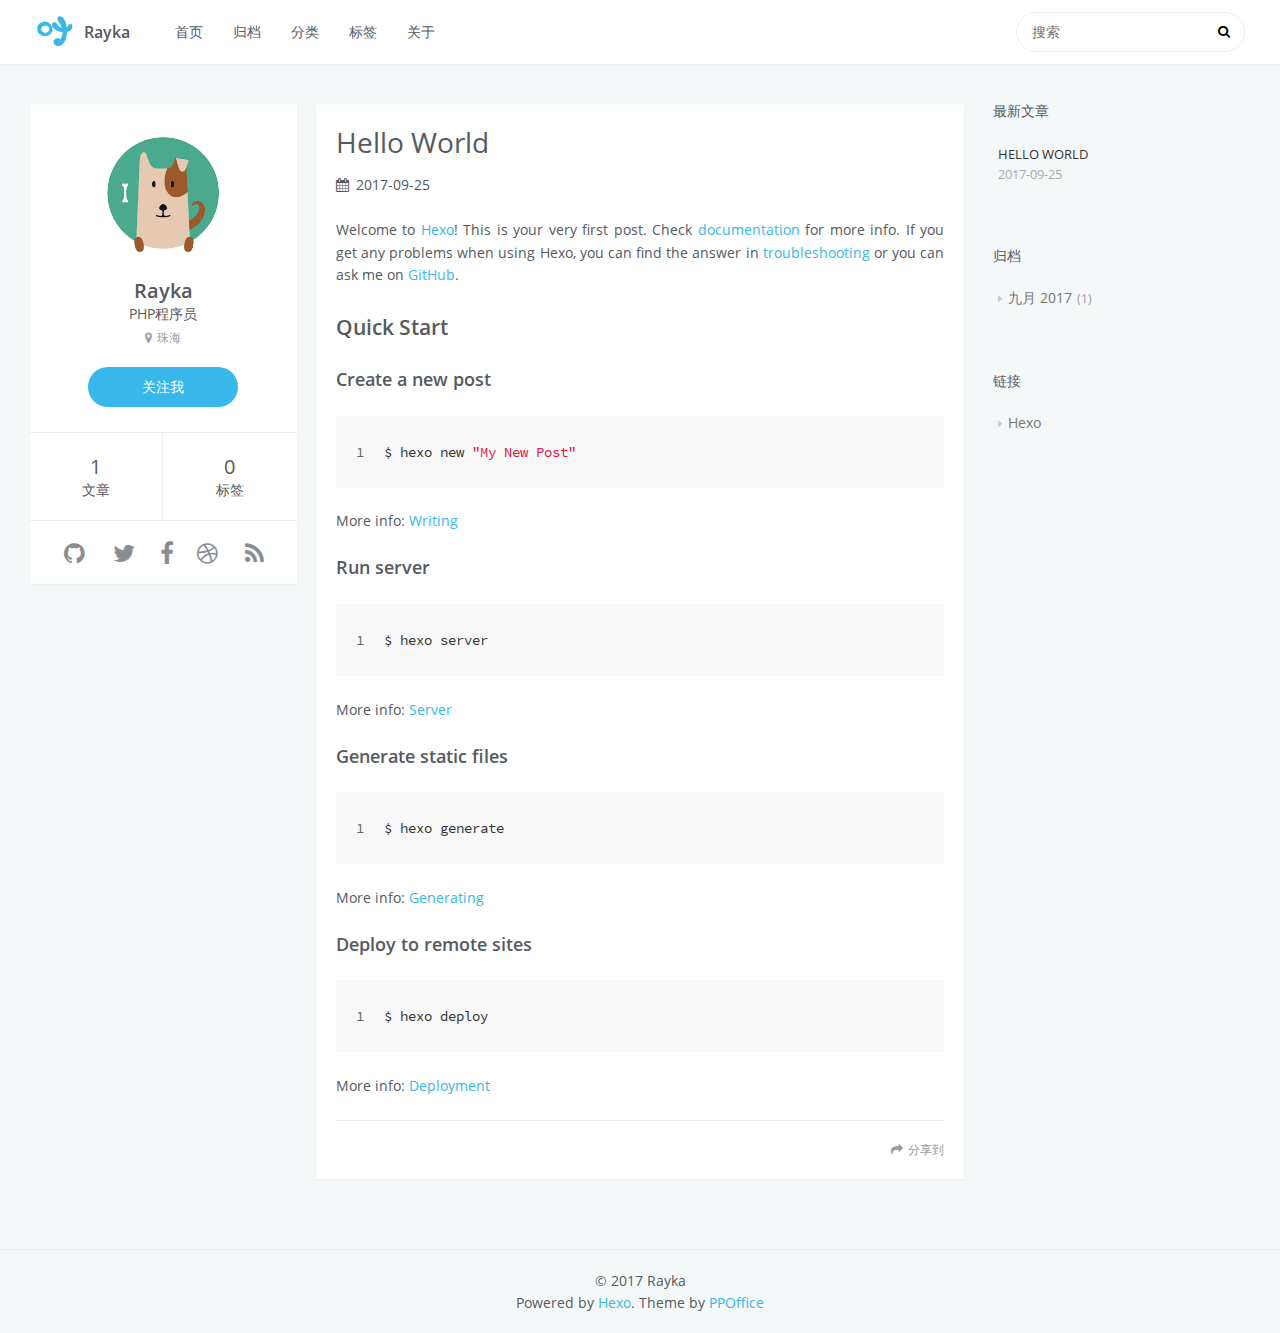
==== index.html @ e12c8da0 "Site updated: 2017-10-21 15:27:58" ====
<!DOCTYPE html>
<html lang=zh>
<head>
    <meta charset="utf-8">
    
    <title>Rayka</title>
    <meta name="viewport" content="width=device-width, initial-scale=1, maximum-scale=1" />
    <meta property="og:type" content="website">
<meta property="og:title" content="Rayka">
<meta property="og:url" content="http://blog.pubxyz.com/index.html">
<meta property="og:site_name" content="Rayka">
<meta property="og:locale" content="zh-CN">
<meta name="twitter:card" content="summary">
<meta name="twitter:title" content="Rayka">
    

    
        <link rel="alternate" href="/" title="Rayka" type="application/atom+xml" />
    

    

    <link rel="stylesheet" href="/libs/font-awesome/css/font-awesome.min.css">
    <link rel="stylesheet" href="/libs/open-sans/styles.css">
    <link rel="stylesheet" href="/libs/source-code-pro/styles.css">

    <link rel="stylesheet" href="/css/style.css">

    <script src="/libs/jquery/2.1.3/jquery.min.js"></script>
    
    
        <link rel="stylesheet" href="/libs/lightgallery/css/lightgallery.min.css">
    
    
        <link rel="stylesheet" href="/libs/justified-gallery/justifiedGallery.min.css">
    
    
    
    


</head>

<body>
    <div id="container">
        <header id="header">
    <div id="header-main" class="header-inner">
        <div class="outer">
            <a href="/" id="logo">
                <i class="logo"></i>
                <span class="site-title">Rayka</span>
            </a>
            <nav id="main-nav">
                
                    <a class="main-nav-link" href="/.">首页</a>
                
                    <a class="main-nav-link" href="/archives">归档</a>
                
                    <a class="main-nav-link" href="/categories">分类</a>
                
                    <a class="main-nav-link" href="/tags">标签</a>
                
                    <a class="main-nav-link" href="/about">关于</a>
                
            </nav>
            
                
                <nav id="sub-nav">
                    <div class="profile" id="profile-nav">
                        <a id="profile-anchor" href="javascript:;">
                            <img class="avatar" src="/css/images/avatar_new.jpg" />
                            <i class="fa fa-caret-down"></i>
                        </a>
                    </div>
                </nav>
            
            <div id="search-form-wrap">

    <form class="search-form">
        <input type="text" class="ins-search-input search-form-input" placeholder="搜索" />
        <button type="submit" class="search-form-submit"></button>
    </form>
    <div class="ins-search">
    <div class="ins-search-mask"></div>
    <div class="ins-search-container">
        <div class="ins-input-wrapper">
            <input type="text" class="ins-search-input" placeholder="想要查找什么..." />
            <span class="ins-close ins-selectable"><i class="fa fa-times-circle"></i></span>
        </div>
        <div class="ins-section-wrapper">
            <div class="ins-section-container"></div>
        </div>
    </div>
</div>
<script>
(function (window) {
    var INSIGHT_CONFIG = {
        TRANSLATION: {
            POSTS: '文章',
            PAGES: '页面',
            CATEGORIES: '分类',
            TAGS: '标签',
            UNTITLED: '(未命名)',
        },
        ROOT_URL: '/',
        CONTENT_URL: '/content.json',
    };
    window.INSIGHT_CONFIG = INSIGHT_CONFIG;
})(window);
</script>
<script src="/js/insight.js"></script>

</div>
        </div>
    </div>
    <div id="main-nav-mobile" class="header-sub header-inner">
        <table class="menu outer">
            <tr>
                
                    <td><a class="main-nav-link" href="/.">首页</a></td>
                
                    <td><a class="main-nav-link" href="/archives">归档</a></td>
                
                    <td><a class="main-nav-link" href="/categories">分类</a></td>
                
                    <td><a class="main-nav-link" href="/tags">标签</a></td>
                
                    <td><a class="main-nav-link" href="/about">关于</a></td>
                
                <td>
                    
    <div class="search-form">
        <input type="text" class="ins-search-input search-form-input" placeholder="搜索" />
    </div>

                </td>
            </tr>
        </table>
    </div>
</header>

        <div class="outer">
            
                

<aside id="profile">
    <div class="inner profile-inner">
        <div class="base-info profile-block">
            <img id="avatar" src="/css/images/avatar_new.jpg" />
            <h2 id="name">Rayka</h2>
            <h3 id="title">PHP程序员</h3>
            <span id="location"><i class="fa fa-map-marker"></i>珠海</span>
            <a id="follow" target="_blank" href="https://github.com/raykaye/">关注我</a>
        </div>
        <div class="article-info profile-block">
            <div class="article-info-block">
                1
                <span>文章</span>
            </div>
            <div class="article-info-block">
                0
                <span>标签</span>
            </div>
        </div>
        
        <div class="profile-block social-links">
            <table>
                <tr>
                    
                    
                    <td>
                        <a href="http://github.com/ppoffice/hexo-theme-icarus" target="_blank" title="github" class=tooltip>
                            <i class="fa fa-github"></i>
                        </a>
                    </td>
                    
                    <td>
                        <a href="/" target="_blank" title="twitter" class=tooltip>
                            <i class="fa fa-twitter"></i>
                        </a>
                    </td>
                    
                    <td>
                        <a href="/" target="_blank" title="facebook" class=tooltip>
                            <i class="fa fa-facebook"></i>
                        </a>
                    </td>
                    
                    <td>
                        <a href="/" target="_blank" title="dribbble" class=tooltip>
                            <i class="fa fa-dribbble"></i>
                        </a>
                    </td>
                    
                    <td>
                        <a href="/" target="_blank" title="rss" class=tooltip>
                            <i class="fa fa-rss"></i>
                        </a>
                    </td>
                    
                </tr>
            </table>
        </div>
        
    </div>
</aside>

            
            <section id="main">
    <article id="post-hello-world" class="article article-type-post" itemscope itemprop="blogPost">
    <div class="article-inner">
        
        
            <header class="article-header">
                
    
        <h1 itemprop="name">
            <a class="article-title" href="/2017/09/25/hello-world/">Hello World</a>
        </h1>
    

                
                    <div class="article-meta">
                        
    <div class="article-date">
        <i class="fa fa-calendar"></i>
        <a href="/2017/09/25/hello-world/">
            <time datetime="2017-09-25T07:13:52.833Z" itemprop="datePublished">2017-09-25</time>
        </a>
    </div>


                        
                        
                    </div>
                
            </header>
        
        
        <div class="article-entry" itemprop="articleBody">
        
            
            <p>Welcome to <a href="https://hexo.io/" target="_blank" rel="external">Hexo</a>! This is your very first post. Check <a href="https://hexo.io/docs/" target="_blank" rel="external">documentation</a> for more info. If you get any problems when using Hexo, you can find the answer in <a href="https://hexo.io/docs/troubleshooting.html" target="_blank" rel="external">troubleshooting</a> or you can ask me on <a href="https://github.com/hexojs/hexo/issues" target="_blank" rel="external">GitHub</a>.</p>
<h2 id="Quick-Start"><a href="#Quick-Start" class="headerlink" title="Quick Start"></a>Quick Start</h2><h3 id="Create-a-new-post"><a href="#Create-a-new-post" class="headerlink" title="Create a new post"></a>Create a new post</h3><figure class="highlight bash"><table><tr><td class="gutter"><pre><div class="line">1</div></pre></td><td class="code"><pre><div class="line">$ hexo new <span class="string">"My New Post"</span></div></pre></td></tr></table></figure>
<p>More info: <a href="https://hexo.io/docs/writing.html" target="_blank" rel="external">Writing</a></p>
<h3 id="Run-server"><a href="#Run-server" class="headerlink" title="Run server"></a>Run server</h3><figure class="highlight bash"><table><tr><td class="gutter"><pre><div class="line">1</div></pre></td><td class="code"><pre><div class="line">$ hexo server</div></pre></td></tr></table></figure>
<p>More info: <a href="https://hexo.io/docs/server.html" target="_blank" rel="external">Server</a></p>
<h3 id="Generate-static-files"><a href="#Generate-static-files" class="headerlink" title="Generate static files"></a>Generate static files</h3><figure class="highlight bash"><table><tr><td class="gutter"><pre><div class="line">1</div></pre></td><td class="code"><pre><div class="line">$ hexo generate</div></pre></td></tr></table></figure>
<p>More info: <a href="https://hexo.io/docs/generating.html" target="_blank" rel="external">Generating</a></p>
<h3 id="Deploy-to-remote-sites"><a href="#Deploy-to-remote-sites" class="headerlink" title="Deploy to remote sites"></a>Deploy to remote sites</h3><figure class="highlight bash"><table><tr><td class="gutter"><pre><div class="line">1</div></pre></td><td class="code"><pre><div class="line">$ hexo deploy</div></pre></td></tr></table></figure>
<p>More info: <a href="https://hexo.io/docs/deployment.html" target="_blank" rel="external">Deployment</a></p>

        
        </div>
        <footer class="article-footer">
            <div class="share-container">



</div>

    <a data-url="http://blog.pubxyz.com/2017/09/25/hello-world/" data-id="cj91059qm0000o4i5djru5i94" class="article-share-link"><i class="fa fa-share"></i>分享到</a>
<script>
    (function ($) {
        // Prevent duplicate binding
        if (typeof(__SHARE_BUTTON_BINDED__) === 'undefined' || !__SHARE_BUTTON_BINDED__) {
            __SHARE_BUTTON_BINDED__ = true;
        } else {
            return;
        }
        $('body').on('click', function() {
            $('.article-share-box.on').removeClass('on');
        }).on('click', '.article-share-link', function(e) {
            e.stopPropagation();

            var $this = $(this),
                url = $this.attr('data-url'),
                encodedUrl = encodeURIComponent(url),
                id = 'article-share-box-' + $this.attr('data-id'),
                offset = $this.offset(),
                box;

            if ($('#' + id).length) {
                box = $('#' + id);

                if (box.hasClass('on')){
                    box.removeClass('on');
                    return;
                }
            } else {
                var html = [
                    '<div id="' + id + '" class="article-share-box">',
                        '<input class="article-share-input" value="' + url + '">',
                        '<div class="article-share-links">',
                            '<a href="https://twitter.com/intent/tweet?url=' + encodedUrl + '" class="fa fa-twitter article-share-twitter" target="_blank" title="Twitter"></a>',
                            '<a href="https://www.facebook.com/sharer.php?u=' + encodedUrl + '" class="fa fa-facebook article-share-facebook" target="_blank" title="Facebook"></a>',
                            '<a href="http://pinterest.com/pin/create/button/?url=' + encodedUrl + '" class="fa fa-pinterest article-share-pinterest" target="_blank" title="Pinterest"></a>',
                            '<a href="https://plus.google.com/share?url=' + encodedUrl + '" class="fa fa-google article-share-google" target="_blank" title="Google+"></a>',
                        '</div>',
                    '</div>'
                ].join('');

              box = $(html);

              $('body').append(box);
            }

            $('.article-share-box.on').hide();

            box.css({
                top: offset.top + 25,
                left: offset.left
            }).addClass('on');

        }).on('click', '.article-share-box', function (e) {
            e.stopPropagation();
        }).on('click', '.article-share-box-input', function () {
            $(this).select();
        }).on('click', '.article-share-box-link', function (e) {
            e.preventDefault();
            e.stopPropagation();

            window.open(this.href, 'article-share-box-window-' + Date.now(), 'width=500,height=450');
        });
    })(jQuery);
</script>

            
    

        </footer>
    </div>
    
</article>


</section>
            
                
<aside id="sidebar">
   
        
    <div class="widget-wrap">
        <h3 class="widget-title">最新文章</h3>
        <div class="widget">
            <ul id="recent-post" class="no-thumbnail">
                
                    <li>
                        
                        <div class="item-inner">
                            <p class="item-category"></p>
                            <p class="item-title"><a href="/2017/09/25/hello-world/" class="title">Hello World</a></p>
                            <p class="item-date"><time datetime="2017-09-25T07:13:52.833Z" itemprop="datePublished">2017-09-25</time></p>
                        </div>
                    </li>
                
            </ul>
        </div>
    </div>

    
        
    
        
    <div class="widget-wrap">
        <h3 class="widget-title">归档</h3>
        <div class="widget">
            <ul class="archive-list"><li class="archive-list-item"><a class="archive-list-link" href="/archives/2017/09/">九月 2017</a><span class="archive-list-count">1</span></li></ul>
        </div>
    </div>

    
        
    
        
    
        
    <div class="widget-wrap widget-list">
        <h3 class="widget-title">链接</h3>
        <div class="widget">
            <ul>
                
                    <li>
                        <a href="http://hexo.io">Hexo</a>
                    </li>
                
            </ul>
        </div>
    </div>


    
    <div id="toTop" class="fa fa-angle-up"></div>
</aside>

            
        </div>
        <footer id="footer">
    <div class="outer">
        <div id="footer-info" class="inner">
            &copy; 2017 Rayka<br>
            Powered by <a href="http://hexo.io/" target="_blank">Hexo</a>. Theme by <a href="http://github.com/ppoffice">PPOffice</a>
        </div>
    </div>
</footer>
        


    
        <script src="/libs/lightgallery/js/lightgallery.min.js"></script>
        <script src="/libs/lightgallery/js/lg-thumbnail.min.js"></script>
        <script src="/libs/lightgallery/js/lg-pager.min.js"></script>
        <script src="/libs/lightgallery/js/lg-autoplay.min.js"></script>
        <script src="/libs/lightgallery/js/lg-fullscreen.min.js"></script>
        <script src="/libs/lightgallery/js/lg-zoom.min.js"></script>
        <script src="/libs/lightgallery/js/lg-hash.min.js"></script>
        <script src="/libs/lightgallery/js/lg-share.min.js"></script>
        <script src="/libs/lightgallery/js/lg-video.min.js"></script>
    
    
        <script src="/libs/justified-gallery/jquery.justifiedGallery.min.js"></script>
    
    



<!-- Custom Scripts -->
<script src="/js/main.js"></script>

    </div>
</body>
</html>
---- libs/open-sans/styles.css ----
/* cyrillic-ext */
@font-face {
    font-family: 'Open Sans';
    font-style: normal;
    font-weight: 400;
    src: local('Open Sans'), local('OpenSans'), url(fonts/K88pR3goAWT7BTt32Z01mxJtnKITppOI_IvcXXDNrsc.woff2) format('woff2');
    unicode-range: U+0460-052F, U+20B4, U+2DE0-2DFF, U+A640-A69F;
}
/* cyrillic */
@font-face {
    font-family: 'Open Sans';
    font-style: normal;
    font-weight: 400;
    src: local('Open Sans'), local('OpenSans'), url(fonts/RjgO7rYTmqiVp7vzi-Q5URJtnKITppOI_IvcXXDNrsc.woff2) format('woff2');
    unicode-range: U+0400-045F, U+0490-0491, U+04B0-04B1, U+2116;
}
/* greek-ext */
@font-face {
    font-family: 'Open Sans';
    font-style: normal;
    font-weight: 400;
    src: local('Open Sans'), local('OpenSans'), url(fonts/LWCjsQkB6EMdfHrEVqA1KRJtnKITppOI_IvcXXDNrsc.woff2) format('woff2');
    unicode-range: U+1F00-1FFF;
}
/* greek */
@font-face {
    font-family: 'Open Sans';
    font-style: normal;
    font-weight: 400;
    src: local('Open Sans'), local('OpenSans'), url(fonts/xozscpT2726on7jbcb_pAhJtnKITppOI_IvcXXDNrsc.woff2) format('woff2');
    unicode-range: U+0370-03FF;
}
/* vietnamese */
@font-face {
    font-family: 'Open Sans';
    font-style: normal;
    font-weight: 400;
    src: local('Open Sans'), local('OpenSans'), url(fonts/59ZRklaO5bWGqF5A9baEERJtnKITppOI_IvcXXDNrsc.woff2) format('woff2');
    unicode-range: U+0102-0103, U+1EA0-1EF1, U+20AB;
}
/* latin-ext */
@font-face {
    font-family: 'Open Sans';
    font-style: normal;
    font-weight: 400;
    src: local('Open Sans'), local('OpenSans'), url(fonts/u-WUoqrET9fUeobQW7jkRRJtnKITppOI_IvcXXDNrsc.woff2) format('woff2');
    unicode-range: U+0100-024F, U+1E00-1EFF, U+20A0-20AB, U+20AD-20CF, U+2C60-2C7F, U+A720-A7FF;
}
/* latin */
@font-face {
    font-family: 'Open Sans';
    font-style: normal;
    font-weight: 400;
    src: local('Open Sans'), local('OpenSans'), url(fonts/cJZKeOuBrn4kERxqtaUH3VtXRa8TVwTICgirnJhmVJw.woff2) format('woff2');
    unicode-range: U+0000-00FF, U+0131, U+0152-0153, U+02C6, U+02DA, U+02DC, U+2000-206F, U+2074, U+20AC, U+2212, U+2215, U+E0FF, U+EFFD, U+F000;
}
/* cyrillic-ext */
@font-face {
    font-family: 'Open Sans';
    font-style: normal;
    font-weight: 600;
    src: local('Open Sans Semibold'), local('OpenSans-Semibold'), url(fonts/MTP_ySUJH_bn48VBG8sNSq-j2U0lmluP9RWlSytm3ho.woff2) format('woff2');
    unicode-range: U+0460-052F, U+20B4, U+2DE0-2DFF, U+A640-A69F;
}
/* cyrillic */
@font-face {
    font-family: 'Open Sans';
    font-style: normal;
    font-weight: 600;
    src: local('Open Sans Semibold'), local('OpenSans-Semibold'), url(fonts/MTP_ySUJH_bn48VBG8sNSpX5f-9o1vgP2EXwfjgl7AY.woff2) format('woff2');
    unicode-range: U+0400-045F, U+0490-0491, U+04B0-04B1, U+2116;
}
/* greek-ext */
@font-face {
    font-family: 'Open Sans';
    font-style: normal;
    font-weight: 600;
    src: local('Open Sans Semibold'), local('OpenSans-Semibold'), url(fonts/MTP_ySUJH_bn48VBG8sNShWV49_lSm1NYrwo-zkhivY.woff2) format('woff2');
    unicode-range: U+1F00-1FFF;
}
/* greek */
@font-face {
    font-family: 'Open Sans';
    font-style: normal;
    font-weight: 600;
    src: local('Open Sans Semibold'), local('OpenSans-Semibold'), url(fonts/MTP_ySUJH_bn48VBG8sNSqaRobkAwv3vxw3jMhVENGA.woff2) format('woff2');
    unicode-range: U+0370-03FF;
}
/* vietnamese */
@font-face {
    font-family: 'Open Sans';
    font-style: normal;
    font-weight: 600;
    src: local('Open Sans Semibold'), local('OpenSans-Semibold'), url(fonts/MTP_ySUJH_bn48VBG8sNSv8zf_FOSsgRmwsS7Aa9k2w.woff2) format('woff2');
    unicode-range: U+0102-0103, U+1EA0-1EF1, U+20AB;
}
/* latin-ext */
@font-face {
    font-family: 'Open Sans';
    font-style: normal;
    font-weight: 600;
    src: local('Open Sans Semibold'), local('OpenSans-Semibold'), url(fonts/MTP_ySUJH_bn48VBG8sNSj0LW-43aMEzIO6XUTLjad8.woff2) format('woff2');
    unicode-range: U+0100-024F, U+1E00-1EFF, U+20A0-20AB, U+20AD-20CF, U+2C60-2C7F, U+A720-A7FF;
}
/* latin */
@font-face {
    font-family: 'Open Sans';
    font-style: normal;
    font-weight: 600;
    src: local('Open Sans Semibold'), local('OpenSans-Semibold'), url(fonts/MTP_ySUJH_bn48VBG8sNSugdm0LZdjqr5-oayXSOefg.woff2) format('woff2');
    unicode-range: U+0000-00FF, U+0131, U+0152-0153, U+02C6, U+02DA, U+02DC, U+2000-206F, U+2074, U+20AC, U+2212, U+2215, U+E0FF, U+EFFD, U+F000;
}
/* cyrillic-ext */
@font-face {
    font-family: 'Open Sans';
    font-style: italic;
    font-weight: 400;
    src: local('Open Sans Italic'), local('OpenSans-Italic'), url(fonts/xjAJXh38I15wypJXxuGMBjTOQ_MqJVwkKsUn0wKzc2I.woff2) format('woff2');
    unicode-range: U+0460-052F, U+20B4, U+2DE0-2DFF, U+A640-A69F;
}
/* cyrillic */
@font-face {
    font-family: 'Open Sans';
    font-style: italic;
    font-weight: 400;
    src: local('Open Sans Italic'), local('OpenSans-Italic'), url(fonts/xjAJXh38I15wypJXxuGMBjUj_cnvWIuuBMVgbX098Mw.woff2) format('woff2');
    unicode-range: U+0400-045F, U+0490-0491, U+04B0-04B1, U+2116;
}
/* greek-ext */
@font-face {
    font-family: 'Open Sans';
    font-style: italic;
    font-weight: 400;
    src: local('Open Sans Italic'), local('OpenSans-Italic'), url(fonts/xjAJXh38I15wypJXxuGMBkbcKLIaa1LC45dFaAfauRA.woff2) format('woff2');
    unicode-range: U+1F00-1FFF;
}
/* greek */
@font-face {
    font-family: 'Open Sans';
    font-style: italic;
    font-weight: 400;
    src: local('Open Sans Italic'), local('OpenSans-Italic'), url(fonts/xjAJXh38I15wypJXxuGMBmo_sUJ8uO4YLWRInS22T3Y.woff2) format('woff2');
    unicode-range: U+0370-03FF;
}
/* vietnamese */
@font-face {
    font-family: 'Open Sans';
    font-style: italic;
    font-weight: 400;
    src: local('Open Sans Italic'), local('OpenSans-Italic'), url(fonts/xjAJXh38I15wypJXxuGMBr6up8jxqWt8HVA3mDhkV_0.woff2) format('woff2');
    unicode-range: U+0102-0103, U+1EA0-1EF1, U+20AB;
}
/* latin-ext */
@font-face {
    font-family: 'Open Sans';
    font-style: italic;
    font-weight: 400;
    src: local('Open Sans Italic'), local('OpenSans-Italic'), url(fonts/xjAJXh38I15wypJXxuGMBiYE0-AqJ3nfInTTiDXDjU4.woff2) format('woff2');
    unicode-range: U+0100-024F, U+1E00-1EFF, U+20A0-20AB, U+20AD-20CF, U+2C60-2C7F, U+A720-A7FF;
}
/* latin */
@font-face {
    font-family: 'Open Sans';
    font-style: italic;
    font-weight: 400;
    src: local('Open Sans Italic'), local('OpenSans-Italic'), url(fonts/xjAJXh38I15wypJXxuGMBo4P5ICox8Kq3LLUNMylGO4.woff2) format('woff2');
    unicode-range: U+0000-00FF, U+0131, U+0152-0153, U+02C6, U+02DA, U+02DC, U+2000-206F, U+2074, U+20AC, U+2212, U+2215, U+E0FF, U+EFFD, U+F000;
}
---- libs/source-code-pro/styles.css ----
/* latin-ext */
@font-face {
  font-family: 'Source Code Pro';
  font-style: normal;
  font-weight: 400;
  src: local('Source Code Pro'), local('SourceCodePro-Regular'), url(fonts/mrl8jkM18OlOQN8JLgasDy2Q8seG17bfDXYR_jUsrzg.woff2) format('woff2');
  unicode-range: U+0100-024F, U+1E00-1EFF, U+20A0-20AB, U+20AD-20CF, U+2C60-2C7F, U+A720-A7FF;
}
/* latin */
@font-face {
  font-family: 'Source Code Pro';
  font-style: normal;
  font-weight: 400;
  src: local('Source Code Pro'), local('SourceCodePro-Regular'), url(fonts/mrl8jkM18OlOQN8JLgasD9V_2ngZ8dMf8fLgjYEouxg.woff2) format('woff2');
  unicode-range: U+0000-00FF, U+0131, U+0152-0153, U+02C6, U+02DA, U+02DC, U+2000-206F, U+2074, U+20AC, U+2212, U+2215, U+E0FF, U+EFFD, U+F000;
}
---- css/style.css ----
body {
  width: 100%;
}
body:before,
body:after {
  content: "";
  display: table;
}
body:after {
  clear: both;
}
html,
body,
div,
span,
applet,
object,
iframe,
h1,
h2,
h3,
h4,
h5,
h6,
p,
blockquote,
pre,
a,
abbr,
acronym,
address,
big,
cite,
code,
del,
dfn,
em,
img,
ins,
kbd,
q,
s,
samp,
small,
strike,
strong,
sub,
sup,
tt,
var,
dl,
dt,
dd,
ol,
ul,
li,
fieldset,
form,
label,
legend,
table,
caption,
tbody,
tfoot,
thead,
tr,
th,
td {
  margin: 0;
  padding: 0;
  border: 0;
  outline: 0;
  font-weight: inherit;
  font-style: inherit;
  font-family: inherit;
  font-size: 100%;
  vertical-align: baseline;
}
body {
  line-height: 1;
  color: #000;
  background: #fff;
}
ol,
ul {
  list-style: none;
}
table {
  border-collapse: separate;
  border-spacing: 0;
  vertical-align: middle;
}
caption,
th,
td {
  text-align: left;
  font-weight: normal;
  vertical-align: middle;
}
a img {
  border: none;
}
input,
button {
  margin: 0;
  padding: 0;
}
input::-moz-focus-inner,
button::-moz-focus-inner {
  border: 0;
  padding: 0;
}
html,
body,
#container {
  height: 100%;
}
body {
  color: #565a5f;
  background: #f5f8f9;
  font: 14px "open sans", "Helvetica Neue", "Microsoft Yahei", Helvetica, Arial, sans-serif;
  -webkit-text-size-adjust: 100%;
}
a {
  color: #38b7ea;
  text-decoration: none;
}
a:visited {
  color: #38b7ea;
}
code {
  margin: 0 2px;
  color: #e96900;
  padding: 3px 5px;
  font-size: 0.9em;
  border-radius: 2px;
  font-family: "Source Code Pro", Consolas, Monaco, Menlo, Consolas, monospace;
  background-color: #f8f8f8;
}
.outer {
  max-width: 1320px;
  margin: 0 auto;
  padding: 0 20px;
}
.outer:before,
.outer:after {
  content: "";
  display: table;
}
.outer:after {
  clear: both;
}
@media screen and (max-width: 559px) {
  .outer {
    padding: 0;
  }
}
.left,
.alignleft {
  float: left;
}
.right,
.alignright {
  float: right;
}
.clear {
  clear: both;
}
.logo {
  width: 40px;
  height: 40px;
  background-repeat: no-repeat;
  background-image: url("images/logo_new.png");
  -webkit-background-size: 40px 40px;
  -moz-background-size: 40px 40px;
  background-size: 40px 40px;
}
#container {
  position: relative;
}
#container > .outer {
  margin-bottom: 30px;
}
@media screen and (min-width: 1200px) {
  #main {
    display: inline;
    float: left;
    width: 52.307692307692314%;
    margin: 0 0.769230769230769%;
  }
}
@media screen and (min-width: 800px) and (max-width: 1199px) {
  #main {
    display: inline;
    float: left;
    width: 67.6923076923077%;
    margin: 0 0.769230769230769%;
  }
}
@media screen and (min-width: 560px) and (max-width: 799px) {
  #main {
    width: 100%;
  }
}
@media screen and (max-width: 559px) {
  #main {
    width: 100%;
  }
}
.archive-article-header a,
.layout-wrap-inner.tag-cloud a,
.timeline-row .content h1 a,
.archive-article-header a:visited,
.layout-wrap-inner.tag-cloud a:visited,
.timeline-row .content h1 a:visited {
  color: #565a5f;
  -webkit-transition: 0.2s ease;
  -moz-transition: 0.2s ease;
  -ms-transition: 0.2s ease;
  transition: 0.2s ease;
}
.archive-article-header a:hover,
.layout-wrap-inner.tag-cloud a:hover,
.timeline-row .content h1 a:hover,
.archive-article-header a:visited:hover,
.layout-wrap-inner.tag-cloud a:visited:hover,
.timeline-row .content h1 a:visited:hover {
  color: #38b7ea;
}
.article-meta,
.archive-year,
.widget-title {
  line-height: 1em;
  text-decoration: none;
  text-transform: uppercase;
}
#header,
#profile .inner,
.article-inner,
#comments,
.archive-article,
.timeline-row .content,
#toTop {
  background: #fff;
  -webkit-box-shadow: 0 1px 2px rgba(0,0,0,0.05);
  box-shadow: 0 1px 2px rgba(0,0,0,0.05);
}
.article-entry h1,
.widget h1 {
  font-size: 2em;
}
.article-entry h2,
.widget h2 {
  font-size: 1.5em;
}
.article-entry h3,
.widget h3 {
  font-size: 1.3em;
}
.article-entry h4,
.widget h4 {
  font-size: 1.2em;
}
.article-entry h5,
.widget h5 {
  font-size: 1em;
}
.article-entry h6,
.widget h6 {
  font-size: 1em;
  color: #999;
}
.article-entry hr,
.widget hr {
  border: 1px dashed #eceff2;
}
.article-entry strong,
.widget strong {
  font-weight: bold;
}
.article-entry em,
.widget em,
.article-entry cite,
.widget cite {
  font-style: italic;
}
.article-entry sup,
.widget sup,
.article-entry sub,
.widget sub {
  font-size: 0.75em;
  line-height: 0;
  position: relative;
  vertical-align: baseline;
}
.article-entry sup,
.widget sup {
  top: -0.5em;
}
.article-entry sub,
.widget sub {
  bottom: -0.2em;
}
.article-entry small,
.widget small {
  font-size: 0.85em;
}
.article-entry acronym,
.widget acronym,
.article-entry abbr,
.widget abbr {
  border-bottom: 1px dotted;
}
.article-entry ul,
.widget ul,
.article-entry ol,
.widget ol,
.article-entry dl,
.widget dl {
  margin: 0 20px;
  line-height: 1.6em;
}
.article-entry ul ul,
.widget ul ul,
.article-entry ol ul,
.widget ol ul,
.article-entry ul ol,
.widget ul ol,
.article-entry ol ol,
.widget ol ol {
  margin-top: 0;
  margin-bottom: 0;
}
.article-entry ul,
.widget ul {
  list-style: disc;
}
.article-entry ol,
.widget ol {
  list-style: decimal;
}
.article-entry dt,
.widget dt {
  font-weight: bold;
}
#header {
  background: #fff;
  position: relative;
}
#header a,
#header a:visited {
  white-space: nowrap;
  -webkit-transition: 0.2s ease;
  -moz-transition: 0.2s ease;
  -ms-transition: 0.2s ease;
  transition: 0.2s ease;
  color: #565a5f;
}
#header a:hover {
  color: #38b7ea;
}
.header-inner #logo,
#main-nav,
#sub-nav,
#search-form-wrap {
  height: 40px;
  line-height: 40px;
  padding: 12px 15px;
}
.header-inner #logo,
#main-nav {
  float: left;
}
#sub-nav,
#search-form-wrap {
  float: right;
}
.header-inner {
  height: 100%;
  position: relative;
}
.header-inner #logo {
  display: inline-block;
}
.header-inner #logo .logo {
  margin-right: 5px;
  display: inline-block;
}
.header-inner #logo .site-title {
  font-size: 16px;
  display: inline-block;
  vertical-align: top;
  font-weight: 600;
}
#header-title {
  text-align: center;
  height: 40px;
  position: absolute;
  top: 50%;
  left: 0;
  margin-top: -20px;
}
.header-sub {
  border-top: 1px solid #eceff2;
}
.header-sub ul {
  margin: 0 15px;
}
.header-sub ul:before,
.header-sub ul:after {
  content: "";
  display: table;
}
.header-sub ul:after {
  clear: both;
}
.header-sub ul li {
  float: left;
  margin: 0 10px;
}
.header-sub ul li a {
  display: inline-block;
  line-height: 48px;
}
.header-sub .main-nav-link {
  display: inline-block;
  line-height: 48px;
}
@media screen and (min-width: 560px) and (max-width: 799px) {
  #header-sub {
    display: none;
  }
}
@media screen and (max-width: 559px) {
  #header-sub {
    display: none;
  }
}
@media screen and (min-width: 560px) and (max-width: 799px) {
  #main-nav {
    display: none;
  }
}
@media screen and (max-width: 559px) {
  #main-nav {
    display: none;
  }
}
@media screen and (min-width: 800px) and (max-width: 1199px) {
  #main-nav-mobile {
    display: none;
  }
}
@media screen and (min-width: 1200px) {
  #main-nav-mobile {
    display: none;
  }
}
.nav-icon,
.main-nav-link {
  float: left;
  display: block;
  padding: 0 15px;
}
.nav-icon {
  text-align: center;
  font-size: 14px;
  width: 14px;
  height: 14px;
  position: relative;
  cursor: pointer;
  height: 40px !important;
  line-height: 40px !important;
}
.main-nav-link {
  font-weight: 300;
}
@media screen and (min-width: 1200px) {
  #sub-nav {
    display: none;
  }
}
#sub-nav #profile-nav #profile-anchor {
  display: block;
  height: 40px;
  line-height: 40px;
}
#sub-nav #profile-nav #profile-anchor:before,
#sub-nav #profile-nav #profile-anchor:after {
  content: "";
  display: table;
}
#sub-nav #profile-nav #profile-anchor:after {
  clear: both;
}
#sub-nav #profile-nav .avatar,
#sub-nav #profile-nav .fa {
  float: left;
}
#sub-nav #profile-nav .avatar {
  width: 40px;
  height: 40px;
  margin-right: 8px;
}
#sub-nav #profile-nav .fa {
  line-height: 40px;
}
@media screen and (max-width: 559px) {
  #search-form-wrap {
    display: none;
  }
}
#search-form-wrap .search-form {
  position: relative;
}
#search-form-wrap .search-form .search-form-input {
  width: 100%;
  padding: 0 30px 0 15px;
  line-height: 40px;
  height: 40px !important;
  border-radius: 21px;
}
#search-form-wrap .search-form .search-form-input::-webkit-search-results-decoration,
#search-form-wrap .search-form .search-form-input::-webkit-search-cancel-button {
  -webkit-appearance: none;
}
#search-form-wrap .search-form .search-form-submit {
  top: 50%;
  right: 15px;
  border: none;
  cursor: pointer;
  margin-top: -7px;
  background: none;
  position: absolute;
  font: 13px font-icon;
  font-family: 'FontAwesome';
}
#search-form-wrap .search-form .search-form-submit:before {
  content: '\f002';
}
#search-form-wrap .search-form .search-form-submit:hover,
#search-form-wrap .search-form .search-form-submit:focus {
  color: #777;
}
.search-form-input,
.search-form-input.ins-search-input,
.search-form-input.st-ui-search-input,
.search-form-input.st-default-search-input {
  -webkit-appearance: textarea;
  -webkit-appearance: textarea;
  -moz-appearance: textarea;
  appearance: textarea;
  padding: 0;
  width: 200px;
  -webkit-box-shadow: none;
  box-shadow: none;
  color: #565a5f;
  -webkit-transition: 0.2s ease;
  -moz-transition: 0.2s ease;
  -ms-transition: 0.2s ease;
  transition: 0.2s ease;
  -webkit-box-sizing: border-box;
  -moz-box-sizing: border-box;
  box-sizing: border-box;
  height: auto !important;
  line-height: 1.6em;
  outline: none !important;
  background: none !important;
  font: 14px "open sans", "Helvetica Neue", "Microsoft Yahei", Helvetica, Arial, sans-serif;
  border: 1px solid #eceff2 !important;
}
.search-form-input:focus,
.search-form-input.ins-search-input:focus,
.search-form-input.st-ui-search-input:focus,
.search-form-input.st-default-search-input:focus {
  border-color: #38b7ea !important;
}
.search-form-input::-webkit-search-results-decoration,
.search-form-input.ins-search-input::-webkit-search-results-decoration,
.search-form-input.st-ui-search-input::-webkit-search-results-decoration,
.search-form-input.st-default-search-input::-webkit-search-results-decoration,
.search-form-input::-webkit-search-cancel-button,
.search-form-input.ins-search-input::-webkit-search-cancel-button,
.search-form-input.st-ui-search-input::-webkit-search-cancel-button,
.search-form-input.st-default-search-input::-webkit-search-cancel-button {
  -webkit-appearance: none;
}
#main-nav-mobile {
  overflow-y: hidden;
  overflow-x: auto;
}
#main-nav-mobile .menu {
  margin: 0;
  height: 48px;
}
#main-nav-mobile .menu:before,
#main-nav-mobile .menu:after {
  content: "";
  display: table;
}
#main-nav-mobile .menu:after {
  clear: both;
}
#main-nav-mobile .menu .search-form-input {
  display: none;
  padding: 0 10px;
  margin-right: 15px;
  height: 32px;
  line-height: 32px;
  border-radius: 16px;
}
@media screen and (max-width: 559px) {
  #main-nav-mobile .menu .search-form-input {
    display: block;
  }
}
#main-nav-mobile .menu .search-form-input::-webkit-search-results-decoration,
#main-nav-mobile .menu .search-form-input::-webkit-search-cancel-button {
  -webkit-appearance: none;
}
.bio {
  text-align: center;
}
#profile .inner .bio h2 {
  font-size: 1.3em;
  font-weight: bold;
  margin-top: 15px;
}
#profile .inner .bio p {
  margin: 5px 20px 10px 20px;
  text-align: justify;
  max-width: 300px;
  line-height: 1.5em;
}
.profile-block {
  padding: 15px 20px;
  border-bottom: 1px solid #eceff2;
}
.profile-block:last-child {
  border-bottom: none;
}
#profile {
  display: inline;
  float: left;
  width: 21.53846153846154%;
  margin: 0 0.769230769230769%;
  display: none;
}
@media screen and (min-width: 1200px) {
  #profile {
    display: block;
  }
}
#profile .inner {
  margin-top: 40px;
  background: #fff;
}
#profile .inner .base-info #avatar {
  display: block;
  margin: 10px auto 20px;
  width: 128px;
  height: 128px;
}
#profile .inner .base-info #name,
#profile .inner .base-info #title,
#profile .inner .base-info #location {
  display: block;
  text-align: center;
}
#profile .inner .base-info #name {
  font-size: 20px;
  font-weight: 600;
}
#profile .inner .base-info #location {
  font-size: 12px;
  margin-top: 5px;
  color: #9a9ea3;
}
#profile .inner .base-info #location .fa {
  margin-right: 5px;
}
#profile .inner .base-info #follow {
  color: #fff;
  width: 150px;
  height: 40px;
  display: block;
  font-size: 14px;
  line-height: 40px;
  text-align: center;
  margin: 20px auto 10px;
  background: #38b7ea;
  border-radius: 20px;
  -webkit-transition: 0.2s ease;
  -moz-transition: 0.2s ease;
  -ms-transition: 0.2s ease;
  transition: 0.2s ease;
}
#profile .inner .base-info #follow:hover {
  background: #49c8fb;
}
#profile .inner .article-info {
  padding: 0px;
}
#profile .inner .article-info:before,
#profile .inner .article-info:after {
  content: "";
  display: table;
}
#profile .inner .article-info:after {
  clear: both;
}
#profile .inner .article-info .article-info-block {
  width: 50%;
  float: left;
  padding: 20px 15px;
  text-align: center;
  -webkit-box-sizing: border-box;
  -moz-box-sizing: border-box;
  box-sizing: border-box;
  font-size: 20px;
}
#profile .inner .article-info .article-info-block span {
  display: block;
  font-size: 14px;
  text-transform: uppercase;
}
#profile .inner .article-info .article-info-block:first-child {
  border-right: 1px solid #eceff2;
}
#profile .inner .social-links > table {
  width: 100%;
}
#profile .inner .social-links > table td {
  text-align: center;
  font-size: 24px;
}
#profile .inner .social-links > table td a {
  position: relative;
  -webkit-transition: 0.2s ease;
  -moz-transition: 0.2s ease;
  -ms-transition: 0.2s ease;
  transition: 0.2s ease;
  color: #898d92;
}
#profile .inner .social-links > table td a:hover {
  color: #565a5f;
}
#profile .inner .social-links > table td a.tooltip:hover:after {
  right: -50%;
  top: -41px;
  color: #fff;
  background: #333;
  font-size: 14px;
  content: attr(title);
  display: block;
  padding: 5px 15px;
  position: absolute;
  white-space: nowrap;
  border-radius: 2px;
  text-transform: uppercase;
  -webkit-box-shadow: 0 0 2px rgba(0,0,0,0.2);
  box-shadow: 0 0 2px rgba(0,0,0,0.2);
  z-index: 1;
}
#profile .inner .social-links > table td a.tooltip:hover:before {
  top: -12px;
  right: 8px;
  border: solid;
  border-color: #333 transparent;
  border-width: 5px 5px 0 5px;
  content: "";
  display: block;
  position: absolute;
  z-index: 2;
}
#profile.card {
  top: 50px;
  right: 20px;
  z-index: 999;
  display: block;
  min-width: 280px;
  position: absolute;
}
#profile.card .profile-inner {
  position: relative;
  -webkit-box-shadow: 0 2px 5px rgba(0,0,0,0.2);
  box-shadow: 0 2px 5px rgba(0,0,0,0.2);
}
#profile.card .profile-inner:before,
#profile.card .profile-inner:after {
  z-index: 1;
  content: '';
  top: -20px;
  right: 10px;
  position: absolute;
  border-width: 10px;
  border-style: solid;
  border-color: transparent transparent #fff transparent;
}
#profile.card .profile-inner:after {
  z-index: 0;
  border-color: transparent transparent #dbdee1 transparent;
}
.article {
  margin: 40px 0;
}
.article-inner {
  overflow: hidden;
}
.article-banner {
  width: 100%;
  height: auto;
}
.article-header {
  padding: 20px 20px 0;
}
.article-header .article-title {
  display: block;
  margin-bottom: 14px;
}
.article-title {
  font-size: 2em;
  color: #565a5f;
  text-decoration: none;
  line-height: 1.3em;
}
a.article-title:visited {
  color: #565a5f;
}
a.article-title:hover {
  color: #38b7ea;
}
@media screen and (max-width: 559px) {
  .article-title {
    font-size: 1.6em;
  }
}
@media screen and (min-width: 560px) and (max-width: 799px) {
  .article-title {
    font-size: 1.6em;
  }
}
.article-meta {
  line-height: 1.6em;
}
.article-meta:before,
.article-meta:after {
  content: "";
  display: table;
}
.article-meta:after {
  clear: both;
}
.article-meta > div {
  float: left;
  margin-right: 10px;
}
.article-meta > div .fa {
  margin-right: 3px;
}
.article-meta a {
  color: #565a5f;
}
.article-meta a:hover {
  color: #38b7ea;
}
.article-category .fa-angle-right {
  margin: 0 5px;
}
.article-tag .tag-link:before {
  content: "#";
}
.article-entry {
  color: #565a5f;
  padding: 0 20px;
  line-height: 1.6em;
}
.article-entry:before,
.article-entry:after {
  content: "";
  display: table;
}
.article-entry:after {
  clear: both;
}
.article-entry p {
  text-align: justify;
}
.article-entry p,
.article-entry table {
  line-height: 1.6em;
  margin: 1.6em 0;
}
.article-entry h1,
.article-entry h2,
.article-entry h3,
.article-entry h4,
.article-entry h5,
.article-entry h6 {
  font-weight: bold;
}
.article-entry h1,
.article-entry h2,
.article-entry h3,
.article-entry h4,
.article-entry h5,
.article-entry h6 {
  line-height: 1.3em;
  margin: 1.3em 0;
}
.article-entry a {
  color: #38b7ea;
  text-decoration: none;
}
.article-entry a:hover {
  text-decoration: underline;
}
.article-entry ul,
.article-entry ol,
.article-entry dl {
  margin-top: 1.6em;
  margin-bottom: 1.6em;
}
.article-entry img,
.article-entry video {
  max-width: 100%;
  height: auto;
  display: block;
  margin: auto;
}
.article-entry iframe {
  border: none;
}
.article-entry table {
  width: 100%;
  border-collapse: collapse;
  border-spacing: 0;
}
.article-entry th {
  font-weight: bold;
  border-bottom: 3px solid #eceff2;
  padding-bottom: 0.5em;
}
.article-entry td {
  border-bottom: 1px solid #eceff2;
  padding: 10px 0;
}
.article-entry blockquote {
  position: static;
  font-family: Georgia, "Times New Roman", "Microsoft Yahei", serif;
  font-size: 1.1em;
  margin: 0 -20px;
  padding: 10px 20px 10px 54px;
  background: #fcfcfc;
  border-left: 4px solid #eee;
}
.article-entry blockquote:before {
  top: 20px;
  left: 10px;
  content: "\f10d";
  color: #e2e2e2;
  font-size: 32px;
  font-family: FontAwesome;
  text-align: center;
  position: static;
}
.article-entry blockquote footer {
  font-size: 14px;
  margin: 1.6em 0;
  font-family: "open sans", "Helvetica Neue", "Microsoft Yahei", Helvetica, Arial, sans-serif;
}
.article-entry blockquote footer cite:before {
  content: "—";
  padding: 0 0.5em;
}
.article-entry .pullquote {
  text-align: left;
  width: 45%;
  margin: 0;
}
.article-entry .pullquote.left {
  margin-left: 0.5em;
  margin-right: 1em;
}
.article-entry .pullquote.right {
  margin-right: 0.5em;
  margin-left: 1em;
}
.article-entry .caption {
  color: #999;
  display: block;
  font-size: 0.9em;
  margin-top: 0.5em;
  position: relative;
  text-align: center;
}
.article-entry .video-container {
  position: relative;
  padding-top: 56.25%;
  height: 0;
  overflow: hidden;
}
.article-entry .video-container iframe,
.article-entry .video-container object,
.article-entry .video-container embed {
  position: absolute;
  top: 0;
  left: 0;
  width: 100%;
  height: 100%;
  margin-top: 0;
}
.article-more-link a {
  display: inline-block;
  line-height: 1em;
  padding: 6px 15px;
  border-radius: 15px;
  background: #f5f8f9;
  color: #999;
  text-shadow: 0 1px #fff;
  text-decoration: none;
}
.article-more-link a:hover {
  background: #38b7ea;
  color: #fff;
  text-decoration: none;
  text-shadow: 0 1px #169cd2;
}
.article-footer {
  font-size: 0.85em;
  line-height: 1.6em;
  border-top: 1px solid #eceff2;
  padding-top: 1.6em;
  margin: 0 20px 20px;
}
.article-footer:before,
.article-footer:after {
  content: "";
  display: table;
}
.article-footer:after {
  clear: both;
}
.article-footer a {
  color: #999;
  text-decoration: none;
}
.article-footer a:hover {
  color: #565a5f;
}
.article-comment-link {
  float: right;
}
.article-comment-link:before {
  content: "\f075";
  font-family: FontAwesome;
  padding-right: 5px;
}
.share-container {
  float: left;
}
.article-share-link {
  float: right;
  cursor: pointer;
  margin-left: 20px;
}
.article-share-link .fa-share {
  margin-right: 5px;
}
#article-nav {
  position: relative;
}
#article-nav:before,
#article-nav:after {
  content: "";
  display: table;
}
#article-nav:after {
  clear: both;
}
@media screen and (min-width: 1200px) {
  #article-nav {
    margin: 40px 0;
  }
  #article-nav:before {
    width: 8px;
    height: 8px;
    position: absolute;
    top: 50%;
    left: 50%;
    margin-top: -4px;
    margin-left: -4px;
    content: "";
    border-radius: 50%;
    background: #787c81;
  }
}
.article-nav-link-wrap {
  text-decoration: none;
  color: #999;
  -webkit-box-sizing: border-box;
  -moz-box-sizing: border-box;
  box-sizing: border-box;
  margin-top: 40px;
  text-align: center;
  display: block;
}
.article-nav-link-wrap:hover {
  color: #565a5f;
}
@media screen and (min-width: 1200px) {
  .article-nav-link-wrap {
    width: 50%;
    margin-top: 0;
  }
}
@media screen and (min-width: 1200px) {
  #article-nav-newer {
    float: left;
    text-align: right;
    padding-right: 20px;
  }
}
@media screen and (min-width: 1200px) {
  #article-nav-older {
    float: right;
    text-align: left;
    padding-left: 20px;
  }
}
.article-nav-caption {
  letter-spacing: 2px;
  line-height: 1em;
  font-weight: bold;
  color: #565a5f;
  text-transform: uppercase;
}
#article-nav-newer .article-nav-caption {
  margin-right: -2px;
}
.article-nav-title {
  font-size: 0.85em;
  margin-top: 0.5em;
  color: #565a5f;
  line-height: 1.6em;
}
.article-share-box {
  position: absolute;
  display: none;
  background: #fff;
  -webkit-box-shadow: 0px 2px 2px rgba(0,0,0,0.1);
  box-shadow: 0px 2px 2px rgba(0,0,0,0.1);
  border-radius: 3px;
  margin-left: -145px;
  overflow: hidden;
  z-index: 1;
}
.article-share-box.on {
  display: block;
}
.article-share-input {
  width: 100%;
  background: none;
  -webkit-box-sizing: border-box;
  -moz-box-sizing: border-box;
  box-sizing: border-box;
  font: 14px "open sans", "Helvetica Neue", "Microsoft Yahei", Helvetica, Arial, sans-serif;
  padding: 0 10px;
  color: #565a5f;
  outline: none;
  border: 1px solid #eceff2;
  border-radius: 3px 3px 0 0;
  height: 36px;
  line-height: 36px;
}
.article-share-links {
  background: #f5f8f9;
}
.article-share-links:before,
.article-share-links:after {
  content: "";
  display: table;
}
.article-share-links:after {
  clear: both;
}
.article-share-twitter,
.article-share-facebook,
.article-share-pinterest,
.article-share-google {
  width: 50px;
  height: 36px;
  display: block;
  float: left;
  position: relative;
  color: #999;
  text-shadow: 0 1px #fff;
}
.article-share-twitter:before,
.article-share-facebook:before,
.article-share-pinterest:before,
.article-share-google:before {
  font-size: 20px;
  width: 20px;
  height: 20px;
  position: absolute;
  top: 50%;
  left: 50%;
  margin-top: -10px;
  margin-left: -10px;
  text-align: center;
}
.article-share-twitter:hover,
.article-share-facebook:hover,
.article-share-pinterest:hover,
.article-share-google:hover {
  color: #fff;
}
.article-share-twitter:hover {
  background: #00aced;
  text-shadow: 0 1px #008abe;
}
.article-share-facebook:hover {
  background: #3b5998;
  text-shadow: 0 1px #2f477a;
}
.article-share-pinterest:hover {
  background: #cb2027;
  text-shadow: 0 1px #a21a1f;
}
.article-share-google:hover {
  background: #dd4b39;
  text-shadow: 0 1px #be3221;
}
.article-gallery {
  overflow: hidden;
  background: #000;
  position: relative;
  text-align: center;
  margin: 1.6em 0;
}
.article-gallery .gallery-item {
  display: none;
  max-width: 100%;
}
.article-gallery .gallery-item:before,
.article-gallery .gallery-item:after {
  top: 50%;
  width: 40px;
  height: 36px;
  font-size: 36px;
  line-height: 36px;
  margin-top: -18px;
  position: absolute;
  font-family: FontAwesome;
  color: rgba(255,255,255,0.5);
}
.article-gallery .gallery-item:hover:before,
.article-gallery .gallery-item:hover:after {
  color: rgba(255,255,255,0.8);
}
.article-gallery .gallery-item:before {
  left: 0;
  content: "\f104";
}
.article-gallery .gallery-item:after {
  right: 0;
  content: "\f105";
}
.article-gallery .gallery-item:first-child {
  display: block;
}
.article-gallery .gallery-item img {
  display: block;
  max-width: 100%;
  margin: 0 auto;
}
.toc-article {
  background: #f9f9f9;
  margin: 2em 0 0 0.2em;
  padding: 1em;
  border-radius: 0px;
}
.toc-article .toc-title {
  font-size: 120%;
}
.toc-article strong {
  padding: 0.3em 1;
}
ol.toc {
  width: 100%;
  margin: 1em 2em 0 0;
}
#toc {
  line-height: 1em;
  font-size: 0.8em;
  float: right;
}
#toc .toc {
  padding: 0;
}
#toc .toc li {
  list-style-type: none;
}
#toc .toc-child {
  padding-left: 0em;
}
#toc.toc-aside {
  display: none;
  width: 13%;
  position: fixed;
  right: 2%;
  top: 320px;
  overflow: hidden;
  line-height: 1.5em;
  font-size: 1em;
  color: color-heading;
  opacity: 0.6;
  -webkit-transition: opacity 1s ease-out;
  -moz-transition: opacity 1s ease-out;
  -ms-transition: opacity 1s ease-out;
  transition: opacity 1s ease-out;
}
#toc.toc-aside strong {
  padding: 0.3em 0;
  color: color-font;
}
#toc.toc-aside:hover {
  -webkit-transition: opacity 0.3s ease-out;
  -moz-transition: opacity 0.3s ease-out;
  -ms-transition: opacity 0.3s ease-out;
  transition: opacity 0.3s ease-out;
  opacity: 1;
}
#toc.toc-aside a {
  -webkit-transition: color 1s ease-out;
  -moz-transition: color 1s ease-out;
  -ms-transition: color 1s ease-out;
  transition: color 1s ease-out;
}
#toc.toc-aside a:hover {
  color: color-theme;
  -webkit-transition: color 0.3s ease-out;
  -moz-transition: color 0.3s ease-out;
  -ms-transition: color 0.3s ease-out;
  transition: color 0.3s ease-out;
}
.article.rtl .article-title,
.article.rtl .article-entry p {
  direction: rtl;
}
.article.rtl .article-meta > div {
  float: right;
  margin-left: 10px;
  margin-right: 0;
}
.lg-outer .lg-thumb-item {
  border-radius: 0 !important;
}
#comments {
  padding: 20px;
  margin: 40px 0;
}
#comments a {
  color: #38b7ea;
}
.archives:before,
.archives:after {
  content: "";
  display: table;
}
.archives:after {
  clear: both;
}
.archives .article:first-child {
  margin: 20px 0;
}
.archive-year-wrap,
.archive-category-wrap,
.archive-tag-wrap,
.layout-title {
  font-size: 1.4em;
  margin: 40px 0 20px 0;
}
@media screen and (max-width: 559px) {
  .archive-year-wrap,
  .archive-category-wrap,
  .archive-tag-wrap,
  .layout-title {
    padding: 0 15px;
    font-size: 1.2em;
  }
}
.archive-year-wrap .fa,
.archive-category-wrap .fa,
.archive-tag-wrap .fa,
.layout-title .fa {
  margin-right: 3px;
}
.archive-year-wrap .archive-year,
.archive-category-wrap .archive-year,
.archive-tag-wrap .archive-year,
.layout-title .archive-year {
  color: #565a5f;
}
.archive-year-wrap .archive-year:hover,
.archive-category-wrap .archive-year:hover,
.archive-tag-wrap .archive-year:hover,
.layout-title .archive-year:hover {
  color: #38b7ea;
}
@media screen and (max-width: 559px) {
  .layout-wrap-inner {
    padding: 0 15px;
  }
}
.archive-article {
  -webkit-column-break-inside: avoid;
  page-break-inside: avoid;
  overflow: hidden;
  break-inside: avoid-column;
  padding: 0;
  margin-bottom: 15px;
}
.archive-article:before,
.archive-article:after {
  content: "";
  display: table;
}
.archive-article:after {
  clear: both;
}
.archive-article.archive-type-summary {
  padding: 15px;
}
.archive-article.archive-type-summary .article-entry {
  padding: 0;
}
.archive-article.archive-type-summary .article-entry p {
  margin: 12px 0;
}
.archive-article .archive-article-content,
.archive-article .archive-article-thumbnail {
  display: table-cell;
  vertical-align: top;
}
@media screen and (max-width: 559px) {
  .archive-article .archive-article-content,
  .archive-article .archive-article-thumbnail {
    display: block;
  }
}
.archive-article .archive-article-thumbnail {
  width: 160px;
  padding-right: 15px;
}
@media screen and (max-width: 559px) {
  .archive-article .archive-article-thumbnail {
    width: 100%;
    padding-bottom: 15px;
  }
}
.archive-article .archive-article-thumbnail .thumbnail {
  height: 0;
  width: 100%;
  padding-bottom: 56.25%;
  display: block;
  position: relative;
  overflow: hidden;
}
.archive-article .archive-article-thumbnail .thumbnail span {
  width: 100%;
  height: 100%;
  display: block;
}
.archive-article .archive-article-thumbnail .thumbnail .thumbnail-image {
  position: absolute;
  -webkit-background-size: cover;
  -moz-background-size: cover;
  background-size: cover;
  background-position: center;
}
.archive-article .archive-article-thumbnail .thumbnail .thumbnail-none {
  background-image: url("images/thumb-default-small.png");
}
.archive-article-title {
  display: block;
  font-size: 1.6em;
  line-height: 1.4em;
  margin-bottom: 12px;
}
@media screen and (max-width: 559px) {
  .archive-article-title {
    display: block;
    font-size: 1.3em;
  }
}
.archive-article-date {
  display: block;
  margin-top: 8px;
}
.layout-wrap-inner.list-categories ul {
  margin-left: 15px;
  list-style: none;
}
.layout-wrap-inner.list-categories ul li,
.layout-wrap-inner.list-categories ul .category-list-child {
  padding: 10px 0;
  font-size: 14px;
  border-bottom: 1px solid border-color;
}
.layout-wrap-inner.list-categories ul li a,
.layout-wrap-inner.list-categories ul .category-list-child a {
  color: #777;
}
.layout-wrap-inner.list-categories ul ul,
.layout-wrap-inner.list-categories ul ol {
  list-style: none;
}
.layout-wrap-inner.list-categories ul ul li,
.layout-wrap-inner.list-categories ul ol li {
  border: none;
}
.layout-wrap-inner.list-categories ul ul li:last-child,
.layout-wrap-inner.list-categories ul ol li:last-child {
  padding-bottom: 0px;
}
.layout-wrap-inner.list-categories li a:before {
  color: #ccc;
  content: "\f0da";
  font-size: 12px;
  margin-right: 6px;
  font-family: FontAwesome;
  -webkit-transition: 0.2s ease;
  -moz-transition: 0.2s ease;
  -ms-transition: 0.2s ease;
  transition: 0.2s ease;
}
.layout-wrap-inner.list-categories li a:hover:before {
  color: #333;
}
.layout-wrap-inner.tag-cloud a {
  margin-right: 8px;
}
.layout-wrap-inner.tag-cloud a:before {
  content: '#';
}
#page-nav {
  margin: 40px auto;
  text-align: center;
  color: #999;
  overflow: hidden;
}
#page-nav:before,
#page-nav:after {
  content: "";
  display: table;
}
#page-nav:after {
  clear: both;
}
#page-nav a,
#page-nav span {
  height: 32px;
  padding: 0 10px;
  line-height: 32px;
  text-align: center;
  display: inline-block;
  border-radius: 2px;
}
#page-nav a {
  color: #999;
  text-decoration: none;
}
#page-nav a:hover {
  color: #fff;
  background: #38b7ea;
}
#page-nav .page-number {
  display: inline-block;
}
@media screen and (max-width: 559px) {
  #page-nav .page-number {
    display: none;
  }
}
#page-nav .current {
  color: #565a5f;
  font-weight: bold;
}
.timeline-wrap {
  margin: 40px 20px 40px 40px;
  border-left: 3px solid #eceff2;
}
@media screen and (max-width: 559px) {
  .timeline-wrap {
    margin: 40px 20px 40px 30px;
  }
}
@media screen and (min-width: 560px) and (max-width: 799px) {
  .timeline-wrap {
    margin: 40px 20px 40px 30px;
  }
}
.timeline-row {
  margin: 20px 0;
}
.timeline-row:before,
.timeline-row:after {
  content: "";
  display: table;
}
.timeline-row:after {
  clear: both;
}
.timeline-row .node,
.timeline-row .title {
  float: left;
}
.timeline-row .node {
  width: 12px;
  color: #fff;
  height: 12px;
  border-radius: 50%;
  margin: 11px 0 0 -8px;
  display: inline-block;
  background-color: #38b7ea;
}
.timeline-row .content {
  margin-left: 25px;
  position: relative;
}
.timeline-row .content:after,
.timeline-row .content:before {
  content: '';
  position: absolute;
  display: inline-block;
}
.timeline-row .content:after {
  top: 10px;
  left: -14px;
  border: 7px solid transparent;
  border-right-color: #fff;
}
.timeline-row .content:before {
  top: 9px;
  left: -16px;
  border: 8px solid transparent;
  border-right-color: rgba(0,0,0,0.05);
}
.timeline-row .content h1,
.timeline-row .content .article-meta {
  padding: 10px;
}
.timeline-row .content h1 {
  font-size: 16px;
}
.timeline-row .content .article-meta {
  font-size: 12px;
  color: #898d92;
  border-top: 1px solid #f7f7f7;
  background-color: rgba(244,246,247,0.2);
}
.timeline-row-major .node {
  width: 14px;
  height: 14px;
  font-size: 14px;
  margin: 0 0 0 -17px;
  padding: 6px 8px 10px;
}
.timeline-row-major .title {
  font-size: 18px;
  margin-left: 15px;
  line-height: 30px;
}
#footer {
  padding: 20px 0;
  border-top: 1px solid #eceff2;
  color: #565a5f;
  font-size: 16px;
  text-align: center;
}
#footer .outer {
  margin-bottom: 0;
}
#footer a {
  color: #38b7ea;
  text-decoration: none;
}
#footer a:hover {
  text-decoration: underline;
}
#footer-info {
  line-height: 1.6em;
  font-size: 0.85em;
}
@media screen and (min-width: 1200px) {
  #sidebar {
    display: inline;
    float: left;
    width: 21.53846153846154%;
    margin: 0 0.769230769230769%;
  }
}
@media screen and (min-width: 800px) and (max-width: 1199px) {
  #sidebar {
    display: inline;
    float: left;
    width: 29.230769230769234%;
    margin: 0 0.769230769230769%;
  }
}
.widget {
  line-height: 1.6em;
  word-wrap: break-word;
  font-size: 0.9em;
}
.widget ul,
.widget ol {
  list-style: none;
  margin: 0;
}
.widget ul ul,
.widget ol ul,
.widget ul ol,
.widget ol ol {
  margin: 0 20px;
}
.widget ul ul,
.widget ol ul {
  list-style: disc;
}
.widget ul ol,
.widget ol ol {
  list-style: decimal;
}
.category-list-count,
.tag-list-count,
.archive-list-count {
  padding-left: 5px;
  color: #999;
  font-size: 0.85em;
}
.category-list-count:before,
.tag-list-count:before,
.archive-list-count:before {
  content: "(";
}
.category-list-count:after,
.tag-list-count:after,
.archive-list-count:after {
  content: ")";
}
.tagcloud a {
  margin-right: 5px;
}
.widget-wrap {
  margin: 40px 10px;
}
@media screen and (max-width: 559px) {
  .widget-wrap {
    margin: 40px 20px;
  }
}
.widget-title {
  margin-bottom: 0;
}
.widget {
  padding: 15px 5px;
}
.widget a {
  color: #777;
  text-decoration: none;
}
.widget a:hover {
  color: #333;
}
.widget ul ul,
.widget ol ul,
.widget dl ul,
.widget ul ol,
.widget ol ol,
.widget dl ol,
.widget ul dl,
.widget ol dl,
.widget dl dl {
  margin-left: 15px;
  list-style: disc;
}
.widget ul,
.widget ol {
  list-style: none;
}
.widget ul li,
.widget ol li,
.widget ul .category-list-child,
.widget ol .category-list-child {
  padding: 10px 0;
  font-size: 14px;
  border-bottom: 1px solid border-color;
}
.widget ul li a,
.widget ol li a,
.widget ul .category-list-child a,
.widget ol .category-list-child a {
  color: #777;
}
.widget ul ul,
.widget ol ul,
.widget ul ol,
.widget ol ol {
  list-style: none;
}
.widget ul ul li,
.widget ol ul li,
.widget ul ol li,
.widget ol ol li {
  border: none;
}
.widget ul ul li:last-child,
.widget ol ul li:last-child,
.widget ul ol li:last-child,
.widget ol ol li:last-child {
  padding-bottom: 0px;
}
.widget ul:not(#recent-post) li a:before,
.widget ol:not(#recent-post) li a:before {
  color: #ccc;
  content: "\f0da";
  font-size: 12px;
  margin-right: 6px;
  font-family: FontAwesome;
  -webkit-transition: 0.2s ease;
  -moz-transition: 0.2s ease;
  -ms-transition: 0.2s ease;
  transition: 0.2s ease;
}
.widget ul:not(#recent-post) li a:hover:before,
.widget ol:not(#recent-post) li a:hover:before {
  color: #333;
}
#toTop {
  display: none;
  cursor: pointer;
  text-align: center;
  width: 60px;
  height: 60px;
  color: #fff;
  font-size: 50px;
  line-height: 55px;
  background: #565a5f;
  opacity: 0.8;
  border-radius: 4px;
  bottom: 20px;
  position: fixed;
}
@media screen and (min-width: 560px) and (max-width: 799px) {
  #toTop {
    width: 52px;
    height: 52px;
    font-size: 34px;
    line-height: 52px;
  }
}
@media screen and (max-width: 559px) {
  #toTop {
    width: 48px;
    height: 48px;
    font-size: 32px;
    line-height: 48px;
  }
}
#recent-post li {
  padding: 10px 0 10px 94px;
}
#recent-post li:before,
#recent-post li:after {
  content: "";
  display: table;
}
#recent-post li:after {
  clear: both;
}
#recent-post.no-thumbnail li {
  padding: 10px 0px;
}
#recent-post li .item-thumbnail {
  opacity: 1;
  float: left;
  margin-left: -94px;
  -webkit-transition: all 0.2s ease;
  -moz-transition: all 0.2s ease;
  -ms-transition: all 0.2s ease;
  transition: all 0.2s ease;
}
#recent-post li .item-thumbnail .thumbnail {
  width: 80px;
  height: 80px;
  display: block;
  position: relative;
  overflow: hidden;
}
#recent-post li .item-thumbnail .thumbnail span {
  width: 100%;
  height: 100%;
  display: block;
}
#recent-post li .item-thumbnail .thumbnail .thumbnail-image {
  position: absolute;
  -webkit-background-size: cover;
  -moz-background-size: cover;
  background-size: cover;
  background-position: center;
}
#recent-post li .item-thumbnail .thumbnail .thumbnail-none {
  background-image: url("images/thumb-default-small.png");
  -webkit-background-size: 100% 100%;
  -moz-background-size: 100% 100%;
  background-size: 100% 100%;
}
#recent-post li .item-inner a,
#recent-post li .item-inner .item-category {
  font-size: 13px;
  text-transform: uppercase;
}
#recent-post li .item-inner a a,
#recent-post li .item-inner .item-category a {
  color: #38b7ea;
}
#recent-post li .item-inner a a:hover,
#recent-post li .item-inner .item-category a:hover {
  color: #333;
}
#recent-post li .item-inner a a,
#recent-post li .item-inner .item-category a,
#recent-post li .item-inner a .fa,
#recent-post li .item-inner .item-category .fa {
  margin-right: 5px;
}
#recent-post li .item-inner .item-title {
  font-size: 15px;
}
#recent-post li .item-inner .item-title a {
  color: #333;
  -webkit-transition: all 0.2s ease;
  -moz-transition: all 0.2s ease;
  -ms-transition: all 0.2s ease;
  transition: all 0.2s ease;
}
#recent-post li .item-inner .item-date {
  color: #aaa;
  font-size: 13px;
  text-transform: uppercase;
}
#recent-post li:hover .item-thumbnail {
  opacity: 0.8;
}
#recent-post li:hover .item-title a {
  color: #38b7ea;
}
.ins-search {
  display: none;
}
.ins-search.show {
  display: block;
}
.ins-selectable {
  cursor: pointer;
}
.ins-search-mask,
.ins-search-container {
  position: fixed;
}
.ins-search-mask {
  top: 0;
  left: 0;
  width: 100%;
  height: 100%;
  z-index: 100;
  background: rgba(0,0,0,0.5);
}
.ins-input-wrapper {
  position: relative;
}
.ins-search-input {
  width: 100%;
  border: none;
  outline: none;
  font-size: 16px;
  -webkit-box-shadow: none;
  box-shadow: none;
  font-weight: 200;
  border-radius: 0;
  background: #fff;
  line-height: 20px;
  -webkit-box-sizing: border-box;
  -moz-box-sizing: border-box;
  box-sizing: border-box;
  padding: 12px 28px 12px 20px;
  border-bottom: 1px solid #e2e2e2;
  font-family: "Microsoft Yahei Light", "Microsoft Yahei", Helvetica, Arial, sans-serif;
}
.ins-close {
  top: 50%;
  right: 6px;
  width: 20px;
  height: 20px;
  font-size: 16px;
  margin-top: -11px;
  position: absolute;
  text-align: center;
  display: inline-block;
}
.ins-close:hover {
  color: #006bde;
}
.ins-search-container {
  left: 50%;
  top: 100px;
  z-index: 101;
  bottom: 100px;
  -webkit-box-sizing: border-box;
  -moz-box-sizing: border-box;
  box-sizing: border-box;
  width: 540px;
  margin-left: -270px;
}
@media screen and (max-width: 559px), screen and (max-height: 479px) {
  .ins-search-container {
    top: 0;
    left: 0;
    margin: 0;
    width: 100%;
    height: 100%;
    background: #f7f7f7;
  }
}
.ins-section-wrapper {
  left: 0;
  right: 0;
  top: 45px;
  bottom: 0;
  overflow-y: auto;
  position: absolute;
}
.ins-section-container {
  position: relative;
  background: #f7f7f7;
}
.ins-section {
  font-size: 14px;
  line-height: 16px;
}
.ins-section .ins-section-header,
.ins-section .ins-search-item {
  padding: 8px 15px;
}
.ins-section .ins-section-header {
  color: #9a9a9a;
  border-bottom: 1px solid #e2e2e2;
}
.ins-section .ins-slug {
  margin-left: 5px;
  color: #9a9a9a;
}
.ins-section .ins-slug:before {
  content: '(';
}
.ins-section .ins-slug:after {
  content: ')';
}
.ins-section .ins-search-item header,
.ins-section .ins-search-item .ins-search-preview {
  overflow: hidden;
  white-space: nowrap;
  text-overflow: ellipsis;
}
.ins-section .ins-search-item header .fa {
  margin-right: 8px;
}
.ins-section .ins-search-item .ins-search-preview {
  height: 15px;
  font-size: 12px;
  color: #9a9a9a;
  margin: 5px 0 0 20px;
}
.ins-section .ins-search-item:hover,
.ins-section .ins-search-item.active {
  color: #fff;
  background: #006bde;
}
.ins-section .ins-search-item:hover .ins-slug,
.ins-section .ins-search-item.active .ins-slug,
.ins-section .ins-search-item:hover .ins-search-preview,
.ins-section .ins-search-item.active .ins-search-preview {
  color: #fff;
}
.highlight {
  margin: 0px;
  display: block;
  overflow-x: auto;
  padding: 15px 20px;
  font-size: 14px;
  font-family: "Source Code Pro", Consolas, Monaco, Menlo, Consolas, monospace;
  line-height: 22.400000000000002px;
}
.highlight table {
  margin: 0;
  width: auto;
}
.highlight table td {
  border: none;
}
.highlight table td.code {
  padding-right: 20px;
}
.highlight .gutter pre {
  color: #666;
  text-align: right;
  padding-right: 20px;
}
.article-entry .highlight {
  margin: 1.6em 0;
}
.article-entry .highlight .line {
  height: 1.6em;
}
.highlight {
  color: #333;
  background: #f8f8f8;
}
.highlight .code .comment,
.highlight .code .quote {
  color: #998;
  font-style: italic;
}
.highlight .code .keyword,
.highlight .code .selector-tag,
.highlight .code .subst {
  color: #333;
  font-weight: bold;
}
.highlight .code .number,
.highlight .code .literal,
.highlight .code .variable,
.highlight .code .template-variable,
.highlight .code .tag .attr {
  color: #008080;
}
.highlight .code .string,
.highlight .code .doctag {
  color: #d14;
}
.highlight .code .title,
.highlight .code .section,
.highlight .code .selector-id {
  color: #900;
  font-weight: bold;
}
.highlight .code .subst {
  font-weight: normal;
}
.highlight .code .type,
.highlight .code .class .title {
  color: #458;
  font-weight: bold;
}
.highlight .code .tag,
.highlight .code .name,
.highlight .code .attribute {
  color: #000080;
  font-weight: normal;
}
.highlight .code .regexp,
.highlight .code .link {
  color: #009926;
}
.highlight .code .symbol,
.highlight .code .bullet {
  color: #990073;
}
.highlight .code .built_in,
.highlight .code .builtin-name {
  color: #0086b3;
}
.highlight .code .meta {
  color: #999;
  font-weight: bold;
}
.highlight .code .deletion {
  background: #fdd;
}
.highlight .code .addition {
  background: #dfd;
}
.highlight .code .emphasis {
  font-style: italic;
}
.highlight .code .strong {
  font-weight: bold;
}
---- libs/lightgallery/css/lightgallery.min.css ----
.lg-sub-html,.lg-toolbar{background-color:rgba(0,0,0,.45)}#lg-counter,.lg-outer .lg-video-cont{vertical-align:middle;display:inline-block}@font-face{font-family:lg;src:url(../fonts/lg.eot?n1z373);src:url(../fonts/lg.eot?#iefixn1z373) format("embedded-opentype"),url(../fonts/lg.woff?n1z373) format("woff"),url(../fonts/lg.ttf?n1z373) format("truetype"),url(../fonts/lg.svg?n1z373#lg) format("svg");font-weight:400;font-style:normal}.lg-icon{font-family:lg;speak:none;font-style:normal;font-weight:400;font-variant:normal;text-transform:none;line-height:1;-webkit-font-smoothing:antialiased;-moz-osx-font-smoothing:grayscale}.lg-actions .lg-next,.lg-actions .lg-prev{background-color:rgba(0,0,0,.45);border-radius:2px;color:#999;cursor:pointer;display:block;font-size:22px;margin-top:-10px;padding:8px 10px 9px;position:absolute;top:50%;z-index:1080}.lg-actions .lg-next.disabled,.lg-actions .lg-prev.disabled{pointer-events:none;opacity:.5}.lg-actions .lg-next:hover,.lg-actions .lg-prev:hover{color:#FFF}.lg-actions .lg-next{right:20px}.lg-actions .lg-next:before{content:"\e095"}.lg-actions .lg-prev{left:20px}.lg-actions .lg-prev:after{content:"\e094"}@-webkit-keyframes lg-right-end{0%,100%{left:0}50%{left:-30px}}@-moz-keyframes lg-right-end{0%,100%{left:0}50%{left:-30px}}@-ms-keyframes lg-right-end{0%,100%{left:0}50%{left:-30px}}@keyframes lg-right-end{0%,100%{left:0}50%{left:-30px}}@-webkit-keyframes lg-left-end{0%,100%{left:0}50%{left:30px}}@-moz-keyframes lg-left-end{0%,100%{left:0}50%{left:30px}}@-ms-keyframes lg-left-end{0%,100%{left:0}50%{left:30px}}@keyframes lg-left-end{0%,100%{left:0}50%{left:30px}}.lg-outer.lg-right-end .lg-object{-webkit-animation:lg-right-end .3s;-o-animation:lg-right-end .3s;animation:lg-right-end .3s;position:relative}.lg-outer.lg-left-end .lg-object{-webkit-animation:lg-left-end .3s;-o-animation:lg-left-end .3s;animation:lg-left-end .3s;position:relative}.lg-toolbar{z-index:1082;left:0;position:absolute;top:0;width:100%}.lg-toolbar .lg-icon{color:#999;cursor:pointer;float:right;font-size:24px;height:47px;line-height:27px;padding:10px 0;text-align:center;width:50px;text-decoration:none!important;outline:0;-webkit-transition:color .2s linear;-o-transition:color .2s linear;transition:color .2s linear}.lg-toolbar .lg-icon:hover{color:#FFF}.lg-toolbar .lg-close:after{content:"\e070"}.lg-toolbar .lg-download:after{content:"\e0f2"}.lg-sub-html{bottom:0;color:#EEE;font-size:16px;left:0;padding:10px 40px;position:fixed;right:0;text-align:center;z-index:1080}.lg-sub-html h4{margin:0;font-size:13px;font-weight:700}.lg-sub-html p{font-size:12px;margin:5px 0 0}#lg-counter{color:#999;font-size:16px;padding-left:20px;padding-top:12px}.lg-next,.lg-prev,.lg-toolbar{opacity:1;-webkit-transition:-webkit-transform .35s cubic-bezier(0,0,.25,1) 0s,opacity .35s cubic-bezier(0,0,.25,1) 0s,color .2s linear;-moz-transition:-moz-transform .35s cubic-bezier(0,0,.25,1) 0s,opacity .35s cubic-bezier(0,0,.25,1) 0s,color .2s linear;-o-transition:-o-transform .35s cubic-bezier(0,0,.25,1) 0s,opacity .35s cubic-bezier(0,0,.25,1) 0s,color .2s linear;transition:transform .35s cubic-bezier(0,0,.25,1) 0s,opacity .35s cubic-bezier(0,0,.25,1) 0s,color .2s linear}.lg-hide-items .lg-prev{opacity:0;-webkit-transform:translate3d(-10px,0,0);transform:translate3d(-10px,0,0)}.lg-hide-items .lg-next{opacity:0;-webkit-transform:translate3d(10px,0,0);transform:translate3d(10px,0,0)}.lg-hide-items .lg-toolbar{opacity:0;-webkit-transform:translate3d(0,-10px,0);transform:translate3d(0,-10px,0)}body:not(.lg-from-hash) .lg-outer.lg-start-zoom .lg-object{-webkit-transform:scale3d(.5,.5,.5);transform:scale3d(.5,.5,.5);opacity:0;-webkit-transition:-webkit-transform 250ms cubic-bezier(0,0,.25,1) 0s,opacity 250ms cubic-bezier(0,0,.25,1)!important;-moz-transition:-moz-transform 250ms cubic-bezier(0,0,.25,1) 0s,opacity 250ms cubic-bezier(0,0,.25,1)!important;-o-transition:-o-transform 250ms cubic-bezier(0,0,.25,1) 0s,opacity 250ms cubic-bezier(0,0,.25,1)!important;transition:transform 250ms cubic-bezier(0,0,.25,1) 0s,opacity 250ms cubic-bezier(0,0,.25,1)!important;-webkit-transform-origin:50% 50%;-moz-transform-origin:50% 50%;-ms-transform-origin:50% 50%;transform-origin:50% 50%}body:not(.lg-from-hash) .lg-outer.lg-start-zoom .lg-item.lg-complete .lg-object{-webkit-transform:scale3d(1,1,1);transform:scale3d(1,1,1);opacity:1}.lg-outer .lg-thumb-outer{background-color:#0D0A0A;bottom:0;position:absolute;width:100%;z-index:1080;max-height:350px;-webkit-transform:translate3d(0,100%,0);transform:translate3d(0,100%,0);-webkit-transition:-webkit-transform .25s cubic-bezier(0,0,.25,1) 0s;-moz-transition:-moz-transform .25s cubic-bezier(0,0,.25,1) 0s;-o-transition:-o-transform .25s cubic-bezier(0,0,.25,1) 0s;transition:transform .25s cubic-bezier(0,0,.25,1) 0s}.lg-outer .lg-thumb-outer.lg-grab .lg-thumb-item{cursor:-webkit-grab;cursor:-moz-grab;cursor:-o-grab;cursor:-ms-grab;cursor:grab}.lg-outer .lg-thumb-outer.lg-grabbing .lg-thumb-item{cursor:move;cursor:-webkit-grabbing;cursor:-moz-grabbing;cursor:-o-grabbing;cursor:-ms-grabbing;cursor:grabbing}.lg-outer .lg-thumb-outer.lg-dragging .lg-thumb{-webkit-transition-duration:0s!important;transition-duration:0s!important}.lg-outer.lg-thumb-open .lg-thumb-outer{-webkit-transform:translate3d(0,0,0);transform:translate3d(0,0,0)}.lg-outer .lg-thumb{padding:10px 0;height:100%;margin-bottom:-5px}.lg-outer .lg-thumb-item{cursor:pointer;float:left;overflow:hidden;height:100%;border:2px solid #FFF;border-radius:4px;margin-bottom:5px}@media (min-width:1025px){.lg-outer .lg-thumb-item{-webkit-transition:border-color .25s ease;-o-transition:border-color .25s ease;transition:border-color .25s ease}}.lg-outer .lg-thumb-item.active,.lg-outer .lg-thumb-item:hover{border-color:#a90707}.lg-outer .lg-thumb-item img{width:100%;height:100%;object-fit:cover}.lg-outer.lg-has-thumb .lg-item{padding-bottom:120px}.lg-outer.lg-can-toggle .lg-item{padding-bottom:0}.lg-outer.lg-pull-caption-up .lg-sub-html{-webkit-transition:bottom .25s ease;-o-transition:bottom .25s ease;transition:bottom .25s ease}.lg-outer.lg-pull-caption-up.lg-thumb-open .lg-sub-html{bottom:100px}.lg-outer .lg-toggle-thumb{background-color:#0D0A0A;border-radius:2px 2px 0 0;color:#999;cursor:pointer;font-size:24px;height:39px;line-height:27px;padding:5px 0;position:absolute;right:20px;text-align:center;top:-39px;width:50px}.lg-outer .lg-toggle-thumb:hover,.lg-outer.lg-dropdown-active #lg-share{color:#FFF}.lg-outer .lg-toggle-thumb:after{content:"\e1ff"}.lg-outer .lg-video-cont{max-width:1140px;max-height:100%;width:100%;padding:0 5px}.lg-outer .lg-video{width:100%;height:0;padding-bottom:56.25%;overflow:hidden;position:relative}.lg-outer .lg-video .lg-object{display:inline-block;position:absolute;top:0;left:0;width:100%!important;height:100%!important}.lg-outer .lg-video .lg-video-play{width:84px;height:59px;position:absolute;left:50%;top:50%;margin-left:-42px;margin-top:-30px;z-index:1080;cursor:pointer}.lg-outer .lg-has-vimeo .lg-video-play{background:url(../img/vimeo-play.png) no-repeat}.lg-outer .lg-has-vimeo:hover .lg-video-play{background:url(../img/vimeo-play.png) 0 -58px no-repeat}.lg-outer .lg-has-html5 .lg-video-play{background:url(../img/video-play.png) no-repeat;height:64px;margin-left:-32px;margin-top:-32px;width:64px;opacity:.8}.lg-outer .lg-has-html5:hover .lg-video-play{opacity:1}.lg-outer .lg-has-youtube .lg-video-play{background:url(../img/youtube-play.png) no-repeat}.lg-outer .lg-has-youtube:hover .lg-video-play{background:url(../img/youtube-play.png) 0 -60px no-repeat}.lg-outer .lg-video-object{width:100%!important;height:100%!important;position:absolute;top:0;left:0}.lg-outer .lg-has-video .lg-video-object{visibility:hidden}.lg-outer .lg-has-video.lg-video-playing .lg-object,.lg-outer .lg-has-video.lg-video-playing .lg-video-play{display:none}.lg-outer .lg-has-video.lg-video-playing .lg-video-object{visibility:visible}.lg-progress-bar{background-color:#333;height:5px;left:0;position:absolute;top:0;width:100%;z-index:1083;opacity:0;-webkit-transition:opacity 80ms ease 0s;-moz-transition:opacity 80ms ease 0s;-o-transition:opacity 80ms ease 0s;transition:opacity 80ms ease 0s}.lg-progress-bar .lg-progress{background-color:#a90707;height:5px;width:0}.lg-progress-bar.lg-start .lg-progress{width:100%}.lg-show-autoplay .lg-progress-bar{opacity:1}.lg-autoplay-button:after{content:"\e01d"}.lg-show-autoplay .lg-autoplay-button:after{content:"\e01a"}.lg-outer.lg-css3.lg-zoom-dragging .lg-item.lg-complete.lg-zoomable .lg-image,.lg-outer.lg-css3.lg-zoom-dragging .lg-item.lg-complete.lg-zoomable .lg-img-wrap{-webkit-transition-duration:0s;transition-duration:0s}.lg-outer .lg-item.lg-complete.lg-zoomable .lg-img-wrap{-webkit-transition:left .3s cubic-bezier(0,0,.25,1) 0s,top .3s cubic-bezier(0,0,.25,1) 0s;-moz-transition:left .3s cubic-bezier(0,0,.25,1) 0s,top .3s cubic-bezier(0,0,.25,1) 0s;-o-transition:left .3s cubic-bezier(0,0,.25,1) 0s,top .3s cubic-bezier(0,0,.25,1) 0s;transition:left .3s cubic-bezier(0,0,.25,1) 0s,top .3s cubic-bezier(0,0,.25,1) 0s;-webkit-transform:translate3d(0,0,0);transform:translate3d(0,0,0);-webkit-backface-visibility:hidden;-moz-backface-visibility:hidden;backface-visibility:hidden}.lg-outer .lg-item.lg-complete.lg-zoomable .lg-image{-webkit-transform:scale3d(1,1,1);transform:scale3d(1,1,1);-webkit-transition:-webkit-transform .3s cubic-bezier(0,0,.25,1) 0s,opacity .15s!important;-moz-transition:-moz-transform .3s cubic-bezier(0,0,.25,1) 0s,opacity .15s!important;-o-transition:-o-transform .3s cubic-bezier(0,0,.25,1) 0s,opacity .15s!important;transition:transform .3s cubic-bezier(0,0,.25,1) 0s,opacity .15s!important;-webkit-transform-origin:0 0;-moz-transform-origin:0 0;-ms-transform-origin:0 0;transform-origin:0 0;-webkit-backface-visibility:hidden;-moz-backface-visibility:hidden;backface-visibility:hidden}#lg-zoom-in:after{content:"\e311"}#lg-actual-size{font-size:20px}#lg-actual-size:after{content:"\e033"}#lg-zoom-out{opacity:.5;pointer-events:none}#lg-zoom-out:after{content:"\e312"}.lg-zoomed #lg-zoom-out{opacity:1;pointer-events:auto}.lg-outer .lg-pager-outer{bottom:60px;left:0;position:absolute;right:0;text-align:center;z-index:1080;height:10px}.lg-outer .lg-pager-outer.lg-pager-hover .lg-pager-cont{overflow:visible}.lg-outer .lg-pager-cont{cursor:pointer;display:inline-block;overflow:hidden;position:relative;vertical-align:top;margin:0 5px}.lg-outer .lg-pager-cont:hover .lg-pager-thumb-cont{opacity:1;-webkit-transform:translate3d(0,0,0);transform:translate3d(0,0,0)}.lg-outer .lg-pager-cont.lg-pager-active .lg-pager{box-shadow:0 0 0 2px #fff inset}.lg-outer .lg-pager-thumb-cont{background-color:#fff;color:#FFF;bottom:100%;height:83px;left:0;margin-bottom:20px;margin-left:-60px;opacity:0;padding:5px;position:absolute;width:120px;border-radius:3px;-webkit-transition:opacity .15s ease 0s,-webkit-transform .15s ease 0s;-moz-transition:opacity .15s ease 0s,-moz-transform .15s ease 0s;-o-transition:opacity .15s ease 0s,-o-transform .15s ease 0s;transition:opacity .15s ease 0s,transform .15s ease 0s;-webkit-transform:translate3d(0,5px,0);transform:translate3d(0,5px,0)}.lg-outer .lg-pager-thumb-cont img{width:100%;height:100%}.lg-outer .lg-pager{background-color:rgba(255,255,255,.5);border-radius:50%;box-shadow:0 0 0 8px rgba(255,255,255,.7) inset;display:block;height:12px;-webkit-transition:box-shadow .3s ease 0s;-o-transition:box-shadow .3s ease 0s;transition:box-shadow .3s ease 0s;width:12px}.lg-outer .lg-pager:focus,.lg-outer .lg-pager:hover{box-shadow:0 0 0 8px #fff inset}.lg-outer .lg-caret{border-left:10px solid transparent;border-right:10px solid transparent;border-top:10px dashed;bottom:-10px;display:inline-block;height:0;left:50%;margin-left:-5px;position:absolute;vertical-align:middle;width:0}.lg-fullscreen:after{content:"\e20c"}.lg-fullscreen-on .lg-fullscreen:after{content:"\e20d"}.lg-outer #lg-dropdown-overlay{background-color:rgba(0,0,0,.25);bottom:0;cursor:default;left:0;position:fixed;right:0;top:0;z-index:1081;opacity:0;visibility:hidden;-webkit-transition:visibility 0s linear .18s,opacity .18s linear 0s;-o-transition:visibility 0s linear .18s,opacity .18s linear 0s;transition:visibility 0s linear .18s,opacity .18s linear 0s}.lg-outer.lg-dropdown-active #lg-dropdown-overlay,.lg-outer.lg-dropdown-active .lg-dropdown{-webkit-transition-delay:0s;transition-delay:0s;-moz-transform:translate3d(0,0,0);-o-transform:translate3d(0,0,0);-ms-transform:translate3d(0,0,0);-webkit-transform:translate3d(0,0,0);transform:translate3d(0,0,0);opacity:1;visibility:visible}.lg-outer .lg-dropdown{background-color:#fff;border-radius:2px;font-size:14px;list-style-type:none;margin:0;padding:10px 0;position:absolute;right:0;text-align:left;top:50px;opacity:0;visibility:hidden;-moz-transform:translate3d(0,5px,0);-o-transform:translate3d(0,5px,0);-ms-transform:translate3d(0,5px,0);-webkit-transform:translate3d(0,5px,0);transform:translate3d(0,5px,0);-webkit-transition:-webkit-transform .18s linear 0s,visibility 0s linear .5s,opacity .18s linear 0s;-moz-transition:-moz-transform .18s linear 0s,visibility 0s linear .5s,opacity .18s linear 0s;-o-transition:-o-transform .18s linear 0s,visibility 0s linear .5s,opacity .18s linear 0s;transition:transform .18s linear 0s,visibility 0s linear .5s,opacity .18s linear 0s}.lg-outer .lg-dropdown:after{content:"";display:block;height:0;width:0;position:absolute;border:8px solid transparent;border-bottom-color:#FFF;right:16px;top:-16px}.lg-outer .lg-dropdown>li:last-child{margin-bottom:0}.lg-outer .lg-dropdown>li:hover .lg-icon,.lg-outer .lg-dropdown>li:hover a{color:#333}.lg-outer .lg-dropdown a{color:#333;display:block;white-space:pre;padding:4px 12px;font-family:"Open Sans","Helvetica Neue",Helvetica,Arial,sans-serif;font-size:12px}.lg-outer .lg-dropdown a:hover{background-color:rgba(0,0,0,.07)}.lg-outer .lg-dropdown .lg-dropdown-text{display:inline-block;line-height:1;margin-top:-3px;vertical-align:middle}.lg-outer .lg-dropdown .lg-icon{color:#333;display:inline-block;float:none;font-size:20px;height:auto;line-height:1;margin-right:8px;padding:0;vertical-align:middle;width:auto}.lg-outer,.lg-outer .lg,.lg-outer .lg-inner{width:100%;height:100%}.lg-outer #lg-share{position:relative}.lg-outer #lg-share:after{content:"\e80d"}.lg-outer #lg-share-facebook .lg-icon{color:#3b5998}.lg-outer #lg-share-facebook .lg-icon:after{content:"\e901"}.lg-outer #lg-share-twitter .lg-icon{color:#00aced}.lg-outer #lg-share-twitter .lg-icon:after{content:"\e904"}.lg-outer #lg-share-googleplus .lg-icon{color:#dd4b39}.lg-outer #lg-share-googleplus .lg-icon:after{content:"\e902"}.lg-outer #lg-share-pinterest .lg-icon{color:#cb2027}.lg-outer #lg-share-pinterest .lg-icon:after{content:"\e903"}.group:after,.group:before{display:table;content:"";line-height:0}.group:after{clear:both}.lg-outer{position:fixed;top:0;left:0;z-index:1050;opacity:0;-webkit-transition:opacity .15s ease 0s;-o-transition:opacity .15s ease 0s;transition:opacity .15s ease 0s}.lg-outer *{-webkit-box-sizing:border-box;-moz-box-sizing:border-box;box-sizing:border-box}.lg-outer.lg-visible{opacity:1}.lg-outer.lg-css3 .lg-item.lg-current,.lg-outer.lg-css3 .lg-item.lg-next-slide,.lg-outer.lg-css3 .lg-item.lg-prev-slide{-webkit-transition-duration:inherit!important;transition-duration:inherit!important;-webkit-transition-timing-function:inherit!important;transition-timing-function:inherit!important}.lg-outer.lg-css3.lg-dragging .lg-item.lg-current,.lg-outer.lg-css3.lg-dragging .lg-item.lg-next-slide,.lg-outer.lg-css3.lg-dragging .lg-item.lg-prev-slide{-webkit-transition-duration:0s!important;transition-duration:0s!important;opacity:1}.lg-outer.lg-grab img.lg-object{cursor:-webkit-grab;cursor:-moz-grab;cursor:-o-grab;cursor:-ms-grab;cursor:grab}.lg-outer.lg-grabbing img.lg-object{cursor:move;cursor:-webkit-grabbing;cursor:-moz-grabbing;cursor:-o-grabbing;cursor:-ms-grabbing;cursor:grabbing}.lg-outer .lg{position:relative;overflow:hidden;margin-left:auto;margin-right:auto;max-width:100%;max-height:100%}.lg-outer .lg-inner{position:absolute;left:0;top:0;white-space:nowrap}.lg-outer .lg-item{background:url(../img/loading.gif) center center no-repeat;display:none!important}.lg-outer.lg-css .lg-current,.lg-outer.lg-css3 .lg-current,.lg-outer.lg-css3 .lg-next-slide,.lg-outer.lg-css3 .lg-prev-slide{display:inline-block!important}.lg-outer .lg-img-wrap,.lg-outer .lg-item{display:inline-block;text-align:center;position:absolute;width:100%;height:100%}.lg-outer .lg-img-wrap:before,.lg-outer .lg-item:before{content:"";display:inline-block;height:50%;width:1px;margin-right:-1px}.lg-outer .lg-img-wrap{position:absolute;padding:0 5px;left:0;right:0;top:0;bottom:0}.lg-outer .lg-item.lg-complete{background-image:none}.lg-outer .lg-item.lg-current{z-index:1060}.lg-outer .lg-image{display:inline-block;vertical-align:middle;max-width:100%;max-height:100%;width:auto!important;height:auto!important}.lg-outer.lg-show-after-load .lg-item .lg-object,.lg-outer.lg-show-after-load .lg-item .lg-video-play{opacity:0;-webkit-transition:opacity .15s ease 0s;-o-transition:opacity .15s ease 0s;transition:opacity .15s ease 0s}.lg-outer.lg-show-after-load .lg-item.lg-complete .lg-object,.lg-outer.lg-show-after-load .lg-item.lg-complete .lg-video-play{opacity:1}.lg-outer .lg-empty-html,.lg-outer.lg-hide-download #lg-download{display:none}.lg-backdrop{position:fixed;top:0;left:0;right:0;bottom:0;z-index:1040;background-color:#000;opacity:0;-webkit-transition:opacity .15s ease 0s;-o-transition:opacity .15s ease 0s;transition:opacity .15s ease 0s}.lg-backdrop.in{opacity:1}.lg-css3.lg-no-trans .lg-current,.lg-css3.lg-no-trans .lg-next-slide,.lg-css3.lg-no-trans .lg-prev-slide{-webkit-transition:none 0s ease 0s!important;-moz-transition:none 0s ease 0s!important;-o-transition:none 0s ease 0s!important;transition:none 0s ease 0s!important}.lg-css3.lg-use-css3 .lg-item,.lg-css3.lg-use-left .lg-item{-webkit-backface-visibility:hidden;-moz-backface-visibility:hidden;backface-visibility:hidden}.lg-css3.lg-fade .lg-item{opacity:0}.lg-css3.lg-fade .lg-item.lg-current{opacity:1}.lg-css3.lg-fade .lg-item.lg-current,.lg-css3.lg-fade .lg-item.lg-next-slide,.lg-css3.lg-fade .lg-item.lg-prev-slide{-webkit-transition:opacity .1s ease 0s;-moz-transition:opacity .1s ease 0s;-o-transition:opacity .1s ease 0s;transition:opacity .1s ease 0s}.lg-css3.lg-slide.lg-use-css3 .lg-item{opacity:0}.lg-css3.lg-slide.lg-use-css3 .lg-item.lg-prev-slide{-webkit-transform:translate3d(-100%,0,0);transform:translate3d(-100%,0,0)}.lg-css3.lg-slide.lg-use-css3 .lg-item.lg-next-slide{-webkit-transform:translate3d(100%,0,0);transform:translate3d(100%,0,0)}.lg-css3.lg-slide.lg-use-css3 .lg-item.lg-current{-webkit-transform:translate3d(0,0,0);transform:translate3d(0,0,0);opacity:1}.lg-css3.lg-slide.lg-use-css3 .lg-item.lg-current,.lg-css3.lg-slide.lg-use-css3 .lg-item.lg-next-slide,.lg-css3.lg-slide.lg-use-css3 .lg-item.lg-prev-slide{-webkit-transition:-webkit-transform 1s cubic-bezier(0,0,.25,1) 0s,opacity .1s ease 0s;-moz-transition:-moz-transform 1s cubic-bezier(0,0,.25,1) 0s,opacity .1s ease 0s;-o-transition:-o-transform 1s cubic-bezier(0,0,.25,1) 0s,opacity .1s ease 0s;transition:transform 1s cubic-bezier(0,0,.25,1) 0s,opacity .1s ease 0s}.lg-css3.lg-slide.lg-use-left .lg-item{opacity:0;position:absolute;left:0}.lg-css3.lg-slide.lg-use-left .lg-item.lg-prev-slide{left:-100%}.lg-css3.lg-slide.lg-use-left .lg-item.lg-next-slide{left:100%}.lg-css3.lg-slide.lg-use-left .lg-item.lg-current{left:0;opacity:1}.lg-css3.lg-slide.lg-use-left .lg-item.lg-current,.lg-css3.lg-slide.lg-use-left .lg-item.lg-next-slide,.lg-css3.lg-slide.lg-use-left .lg-item.lg-prev-slide{-webkit-transition:left 1s cubic-bezier(0,0,.25,1) 0s,opacity .1s ease 0s;-moz-transition:left 1s cubic-bezier(0,0,.25,1) 0s,opacity .1s ease 0s;-o-transition:left 1s cubic-bezier(0,0,.25,1) 0s,opacity .1s ease 0s;transition:left 1s cubic-bezier(0,0,.25,1) 0s,opacity .1s ease 0s}
---- libs/justified-gallery/justifiedGallery.min.css ----
/*!
 * Justified Gallery - v3.6.1
 * http://miromannino.github.io/Justified-Gallery/
 * Copyright (c) 2015 Miro Mannino
 * Licensed under the MIT license.
 */
@-webkit-keyframes justified-gallery-show-caption-animation{from{opacity:0}to{opacity:.7}}@-moz-keyframes justified-gallery-show-caption-animation{from{opacity:0}to{opacity:.7}}@-o-keyframes justified-gallery-show-caption-animation{from{opacity:0}to{opacity:.7}}@keyframes justified-gallery-show-caption-animation{from{opacity:0}to{opacity:.7}}@-webkit-keyframes justified-gallery-show-entry-animation{from{opacity:0}to{opacity:1}}@-moz-keyframes justified-gallery-show-entry-animation{from{opacity:0}to{opacity:1}}@-o-keyframes justified-gallery-show-entry-animation{from{opacity:0}to{opacity:1}}@keyframes justified-gallery-show-entry-animation{from{opacity:0}to{opacity:1}}.justified-gallery{width:100%;position:relative;overflow:hidden}.justified-gallery>a,.justified-gallery>div{position:absolute;display:inline-block;overflow:hidden;opacity:0;filter:alpha(opacity=0)}.justified-gallery>a>img,.justified-gallery>div>img,.justified-gallery>a>a>img,.justified-gallery>div>a>img{position:absolute;top:50%;left:50%;margin:0;padding:0;border:0}.justified-gallery>a>.caption,.justified-gallery>div>.caption{display:none;position:absolute;bottom:0;padding:5px;background-color:#000;left:0;right:0;margin:0;color:#fff;font-size:12px;font-weight:300;font-family:sans-serif}.justified-gallery>a>.caption.caption-visible,.justified-gallery>div>.caption.caption-visible{display:initial;opacity:.7;filter:"alpha(opacity=70)";-webkit-animation:justified-gallery-show-caption-animation 500ms 0 ease;-moz-animation:justified-gallery-show-caption-animation 500ms 0 ease;-ms-animation:justified-gallery-show-caption-animation 500ms 0 ease}.justified-gallery>.entry-visible{opacity:1;filter:alpha(opacity=100);-webkit-animation:justified-gallery-show-entry-animation 500ms 0 ease;-moz-animation:justified-gallery-show-entry-animation 500ms 0 ease;-ms-animation:justified-gallery-show-entry-animation 500ms 0 ease}.justified-gallery>.jg-filtered{display:none}.justified-gallery>.spinner{position:absolute;bottom:0;margin-left:-24px;padding:10px 0;left:50%;opacity:initial;filter:initial;overflow:initial}.justified-gallery>.spinner>span{display:inline-block;opacity:0;filter:alpha(opacity=0);width:8px;height:8px;margin:0 4px;background-color:#000;border-top-left-radius:6px;border-top-right-radius:6px;border-bottom-right-radius:6px;border-bottom-left-radius:6px}
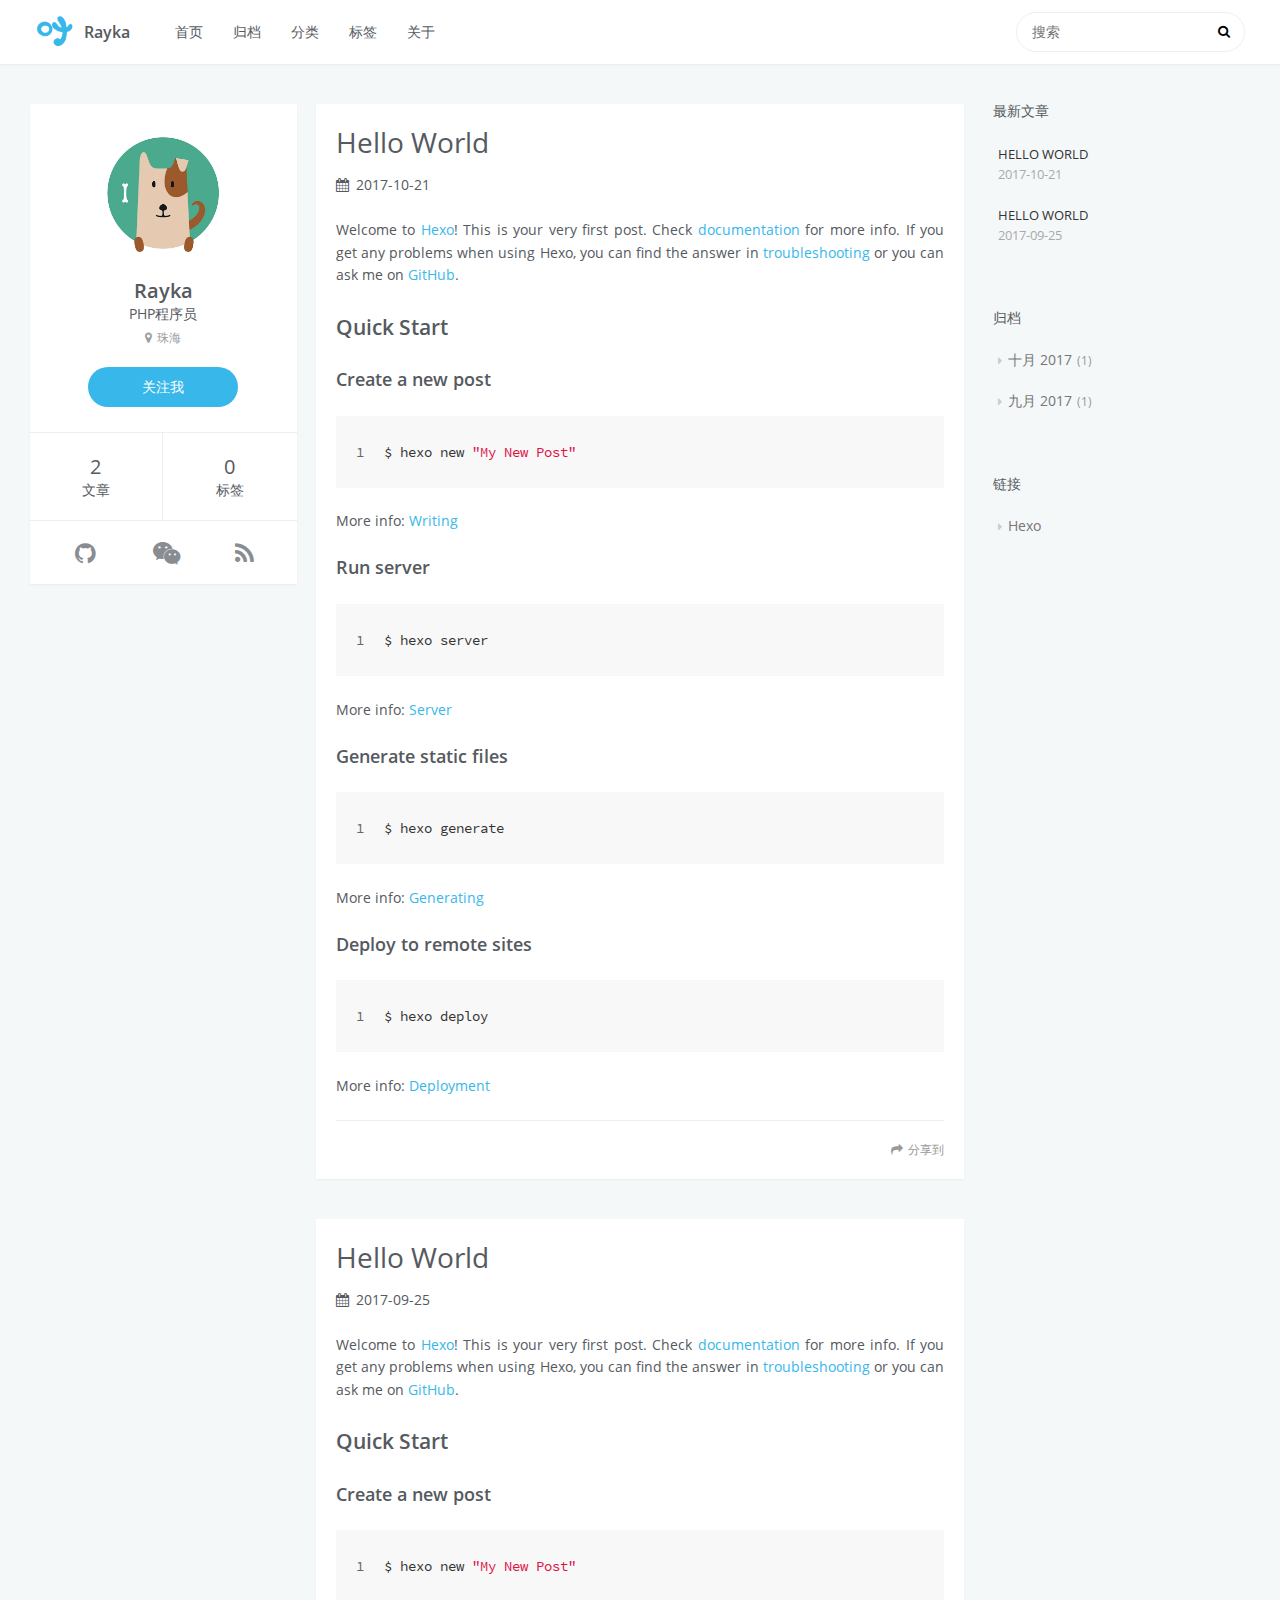
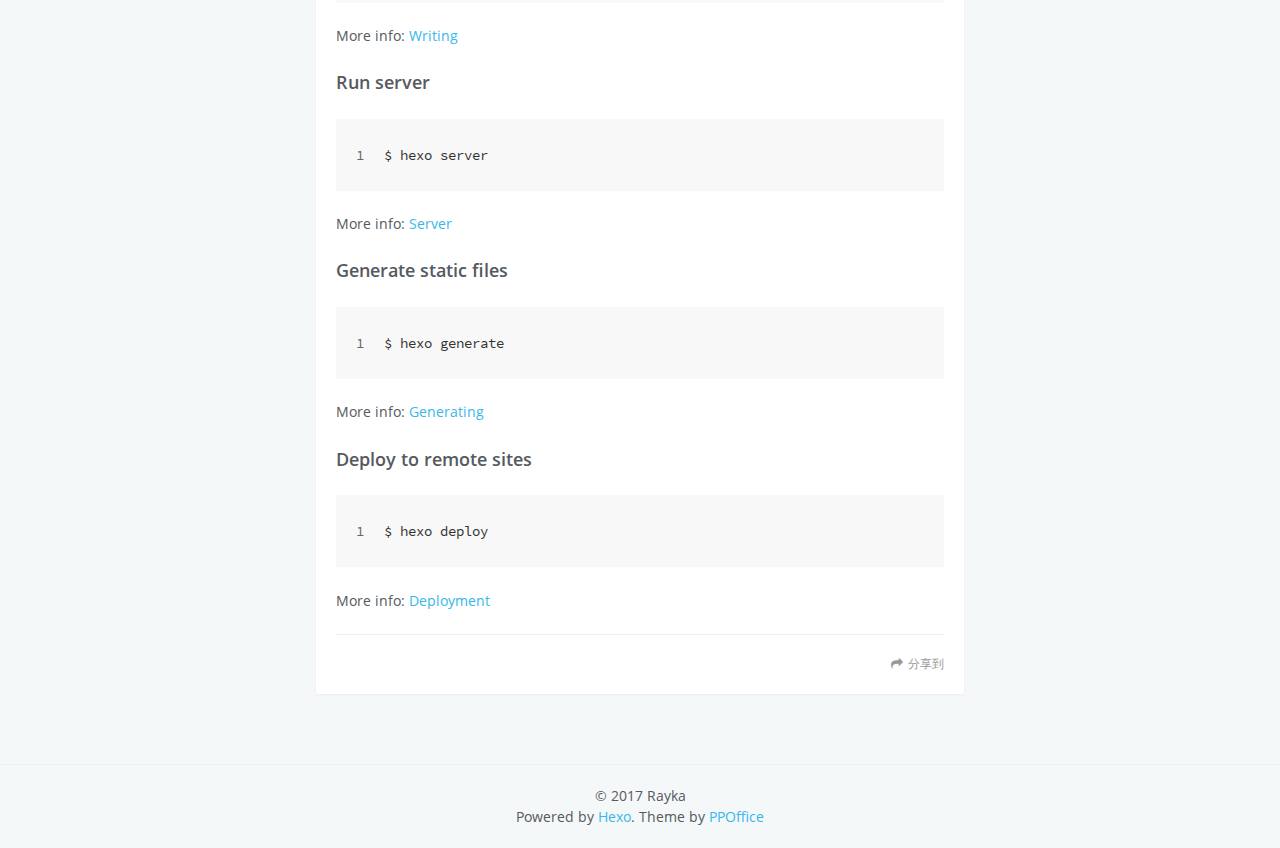
==== commit 3beed27d: "Site updated: 2017-10-21 16:25:07" ====
--- a/index.html
+++ b/index.html
@@ -18,6 +18,8 @@
         <link rel="alternate" href="/" title="Rayka" type="application/atom+xml" />
     
 
+    
+        <link rel="icon" href="/rayka-img/favicon.png" />
     
 
     <link rel="stylesheet" href="/libs/font-awesome/css/font-awesome.min.css">
@@ -68,7 +70,7 @@
                 <nav id="sub-nav">
                     <div class="profile" id="profile-nav">
                         <a id="profile-anchor" href="javascript:;">
-                            <img class="avatar" src="/css/images/avatar_new.jpg" />
+                            <img class="avatar" src="/rayka-img/avatar.jpg" />
                             <i class="fa fa-caret-down"></i>
                         </a>
                     </div>
@@ -146,7 +148,7 @@
 <aside id="profile">
     <div class="inner profile-inner">
         <div class="base-info profile-block">
-            <img id="avatar" src="/css/images/avatar_new.jpg" />
+            <img id="avatar" src="/rayka-img/avatar.jpg" />
             <h2 id="name">Rayka</h2>
             <h3 id="title">PHP程序员</h3>
             <span id="location"><i class="fa fa-map-marker"></i>珠海</span>
@@ -154,7 +156,7 @@
         </div>
         <div class="article-info profile-block">
             <div class="article-info-block">
-                1
+                2
                 <span>文章</span>
             </div>
             <div class="article-info-block">
@@ -169,26 +171,14 @@
                     
                     
                     <td>
-                        <a href="http://github.com/ppoffice/hexo-theme-icarus" target="_blank" title="github" class=tooltip>
+                        <a href="http://github.com/raykaye" target="_blank" title="github" class=tooltip>
                             <i class="fa fa-github"></i>
                         </a>
                     </td>
                     
                     <td>
-                        <a href="/" target="_blank" title="twitter" class=tooltip>
-                            <i class="fa fa-twitter"></i>
-                        </a>
-                    </td>
-                    
-                    <td>
-                        <a href="/" target="_blank" title="facebook" class=tooltip>
-                            <i class="fa fa-facebook"></i>
-                        </a>
-                    </td>
-                    
-                    <td>
-                        <a href="/" target="_blank" title="dribbble" class=tooltip>
-                            <i class="fa fa-dribbble"></i>
+                        <a href="/Yeruijia_950204" target="_blank" title="weixin" class=tooltip>
+                            <i class="fa fa-weixin"></i>
                         </a>
                     </td>
                     
@@ -207,7 +197,7 @@
 
             
             <section id="main">
-    <article id="post-hello-world" class="article article-type-post" itemscope itemprop="blogPost">
+    <article id="post-test" class="article article-type-post" itemscope itemprop="blogPost">
     <div class="article-inner">
         
         
@@ -215,7 +205,7 @@
                 
     
         <h1 itemprop="name">
-            <a class="article-title" href="/2017/09/25/hello-world/">Hello World</a>
+            <a class="article-title" href="/2017/10/21/test/">Hello World</a>
         </h1>
     
 
@@ -224,8 +214,8 @@
                         
     <div class="article-date">
         <i class="fa fa-calendar"></i>
-        <a href="/2017/09/25/hello-world/">
-            <time datetime="2017-09-25T07:13:52.833Z" itemprop="datePublished">2017-09-25</time>
+        <a href="/2017/10/21/test/">
+            <time datetime="2017-10-21T07:46:01.386Z" itemprop="datePublished">2017-10-21</time>
         </a>
     </div>
 
@@ -259,7 +249,7 @@
 
 </div>
 
-    <a data-url="http://blog.pubxyz.com/2017/09/25/hello-world/" data-id="cj91059qm0000o4i5djru5i94" class="article-share-link"><i class="fa fa-share"></i>分享到</a>
+    <a data-url="http://blog.pubxyz.com/2017/10/21/test/" data-id="cj910t3rh0001aoi5metm792v" class="article-share-link"><i class="fa fa-share"></i>分享到</a>
 <script>
     (function ($) {
         // Prevent duplicate binding
@@ -334,6 +324,134 @@
 </article>
 
 
+
+    <article id="post-hello-world" class="article article-type-post" itemscope itemprop="blogPost">
+    <div class="article-inner">
+        
+        
+            <header class="article-header">
+                
+    
+        <h1 itemprop="name">
+            <a class="article-title" href="/2017/09/25/hello-world/">Hello World</a>
+        </h1>
+    
+
+                
+                    <div class="article-meta">
+                        
+    <div class="article-date">
+        <i class="fa fa-calendar"></i>
+        <a href="/2017/09/25/hello-world/">
+            <time datetime="2017-09-25T07:13:52.833Z" itemprop="datePublished">2017-09-25</time>
+        </a>
+    </div>
+
+
+                        
+                        
+                    </div>
+                
+            </header>
+        
+        
+        <div class="article-entry" itemprop="articleBody">
+        
+            
+            <p>Welcome to <a href="https://hexo.io/" target="_blank" rel="external">Hexo</a>! This is your very first post. Check <a href="https://hexo.io/docs/" target="_blank" rel="external">documentation</a> for more info. If you get any problems when using Hexo, you can find the answer in <a href="https://hexo.io/docs/troubleshooting.html" target="_blank" rel="external">troubleshooting</a> or you can ask me on <a href="https://github.com/hexojs/hexo/issues" target="_blank" rel="external">GitHub</a>.</p>
+<h2 id="Quick-Start"><a href="#Quick-Start" class="headerlink" title="Quick Start"></a>Quick Start</h2><h3 id="Create-a-new-post"><a href="#Create-a-new-post" class="headerlink" title="Create a new post"></a>Create a new post</h3><figure class="highlight bash"><table><tr><td class="gutter"><pre><div class="line">1</div></pre></td><td class="code"><pre><div class="line">$ hexo new <span class="string">"My New Post"</span></div></pre></td></tr></table></figure>
+<p>More info: <a href="https://hexo.io/docs/writing.html" target="_blank" rel="external">Writing</a></p>
+<h3 id="Run-server"><a href="#Run-server" class="headerlink" title="Run server"></a>Run server</h3><figure class="highlight bash"><table><tr><td class="gutter"><pre><div class="line">1</div></pre></td><td class="code"><pre><div class="line">$ hexo server</div></pre></td></tr></table></figure>
+<p>More info: <a href="https://hexo.io/docs/server.html" target="_blank" rel="external">Server</a></p>
+<h3 id="Generate-static-files"><a href="#Generate-static-files" class="headerlink" title="Generate static files"></a>Generate static files</h3><figure class="highlight bash"><table><tr><td class="gutter"><pre><div class="line">1</div></pre></td><td class="code"><pre><div class="line">$ hexo generate</div></pre></td></tr></table></figure>
+<p>More info: <a href="https://hexo.io/docs/generating.html" target="_blank" rel="external">Generating</a></p>
+<h3 id="Deploy-to-remote-sites"><a href="#Deploy-to-remote-sites" class="headerlink" title="Deploy to remote sites"></a>Deploy to remote sites</h3><figure class="highlight bash"><table><tr><td class="gutter"><pre><div class="line">1</div></pre></td><td class="code"><pre><div class="line">$ hexo deploy</div></pre></td></tr></table></figure>
+<p>More info: <a href="https://hexo.io/docs/deployment.html" target="_blank" rel="external">Deployment</a></p>
+
+        
+        </div>
+        <footer class="article-footer">
+            <div class="share-container">
+
+
+
+</div>
+
+    <a data-url="http://blog.pubxyz.com/2017/09/25/hello-world/" data-id="cj910t3r70000aoi5fbcpoh44" class="article-share-link"><i class="fa fa-share"></i>分享到</a>
+<script>
+    (function ($) {
+        // Prevent duplicate binding
+        if (typeof(__SHARE_BUTTON_BINDED__) === 'undefined' || !__SHARE_BUTTON_BINDED__) {
+            __SHARE_BUTTON_BINDED__ = true;
+        } else {
+            return;
+        }
+        $('body').on('click', function() {
+            $('.article-share-box.on').removeClass('on');
+        }).on('click', '.article-share-link', function(e) {
+            e.stopPropagation();
+
+            var $this = $(this),
+                url = $this.attr('data-url'),
+                encodedUrl = encodeURIComponent(url),
+                id = 'article-share-box-' + $this.attr('data-id'),
+                offset = $this.offset(),
+                box;
+
+            if ($('#' + id).length) {
+                box = $('#' + id);
+
+                if (box.hasClass('on')){
+                    box.removeClass('on');
+                    return;
+                }
+            } else {
+                var html = [
+                    '<div id="' + id + '" class="article-share-box">',
+                        '<input class="article-share-input" value="' + url + '">',
+                        '<div class="article-share-links">',
+                            '<a href="https://twitter.com/intent/tweet?url=' + encodedUrl + '" class="fa fa-twitter article-share-twitter" target="_blank" title="Twitter"></a>',
+                            '<a href="https://www.facebook.com/sharer.php?u=' + encodedUrl + '" class="fa fa-facebook article-share-facebook" target="_blank" title="Facebook"></a>',
+                            '<a href="http://pinterest.com/pin/create/button/?url=' + encodedUrl + '" class="fa fa-pinterest article-share-pinterest" target="_blank" title="Pinterest"></a>',
+                            '<a href="https://plus.google.com/share?url=' + encodedUrl + '" class="fa fa-google article-share-google" target="_blank" title="Google+"></a>',
+                        '</div>',
+                    '</div>'
+                ].join('');
+
+              box = $(html);
+
+              $('body').append(box);
+            }
+
+            $('.article-share-box.on').hide();
+
+            box.css({
+                top: offset.top + 25,
+                left: offset.left
+            }).addClass('on');
+
+        }).on('click', '.article-share-box', function (e) {
+            e.stopPropagation();
+        }).on('click', '.article-share-box-input', function () {
+            $(this).select();
+        }).on('click', '.article-share-box-link', function (e) {
+            e.preventDefault();
+            e.stopPropagation();
+
+            window.open(this.href, 'article-share-box-window-' + Date.now(), 'width=500,height=450');
+        });
+    })(jQuery);
+</script>
+
+            
+    
+
+        </footer>
+    </div>
+    
+</article>
+
+
 </section>
             
                 
@@ -344,6 +462,15 @@
         <h3 class="widget-title">最新文章</h3>
         <div class="widget">
             <ul id="recent-post" class="no-thumbnail">
+                
+                    <li>
+                        
+                        <div class="item-inner">
+                            <p class="item-category"></p>
+                            <p class="item-title"><a href="/2017/10/21/test/" class="title">Hello World</a></p>
+                            <p class="item-date"><time datetime="2017-10-21T07:46:01.386Z" itemprop="datePublished">2017-10-21</time></p>
+                        </div>
+                    </li>
                 
                     <li>
                         
@@ -365,7 +492,7 @@
     <div class="widget-wrap">
         <h3 class="widget-title">归档</h3>
         <div class="widget">
-            <ul class="archive-list"><li class="archive-list-item"><a class="archive-list-link" href="/archives/2017/09/">九月 2017</a><span class="archive-list-count">1</span></li></ul>
+            <ul class="archive-list"><li class="archive-list-item"><a class="archive-list-link" href="/archives/2017/10/">十月 2017</a><span class="archive-list-count">1</span></li><li class="archive-list-item"><a class="archive-list-link" href="/archives/2017/09/">九月 2017</a><span class="archive-list-count">1</span></li></ul>
         </div>
     </div>
 
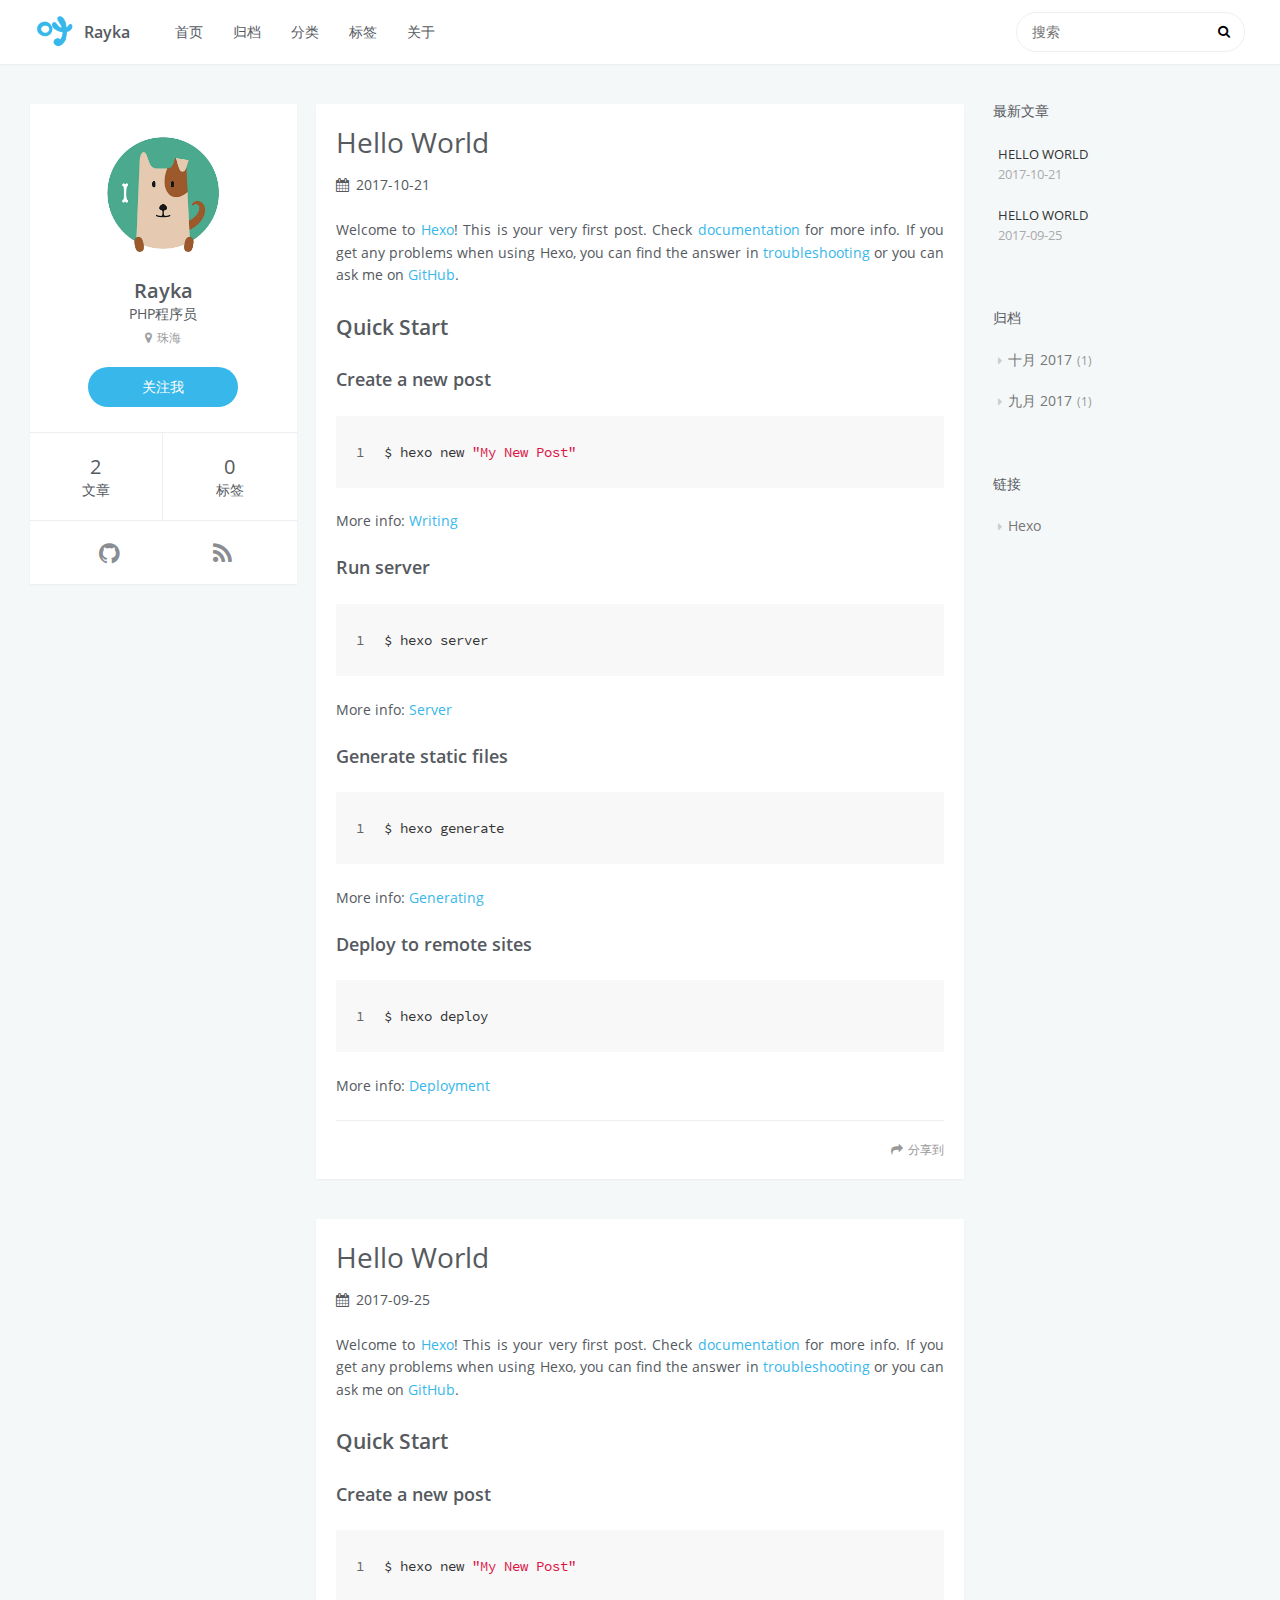
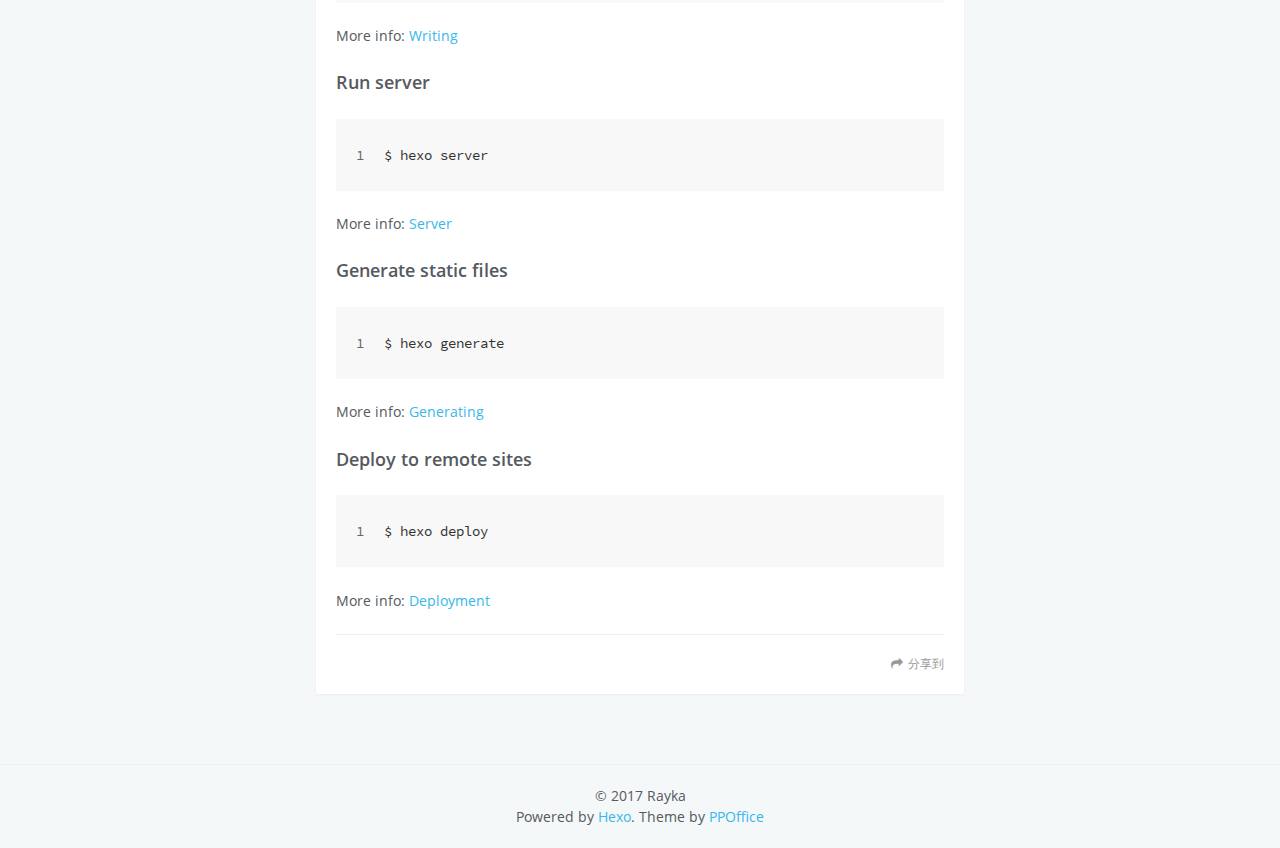
==== commit 3a4ac0fb: "Site updated: 2017-11-03 21:48:40" ====
--- a/index.html
+++ b/index.html
@@ -7,7 +7,7 @@
     <meta name="viewport" content="width=device-width, initial-scale=1, maximum-scale=1" />
     <meta property="og:type" content="website">
 <meta property="og:title" content="Rayka">
-<meta property="og:url" content="http://blog.pubxyz.com/index.html">
+<meta property="og:url" content="http://blog.ailea.top/index.html">
 <meta property="og:site_name" content="Rayka">
 <meta property="og:locale" content="zh-CN">
 <meta name="twitter:card" content="summary">
@@ -177,12 +177,6 @@
                     </td>
                     
                     <td>
-                        <a href="/Yeruijia_950204" target="_blank" title="weixin" class=tooltip>
-                            <i class="fa fa-weixin"></i>
-                        </a>
-                    </td>
-                    
-                    <td>
                         <a href="/" target="_blank" title="rss" class=tooltip>
                             <i class="fa fa-rss"></i>
                         </a>
@@ -249,7 +243,7 @@
 
 </div>
 
-    <a data-url="http://blog.pubxyz.com/2017/10/21/test/" data-id="cj910t3rh0001aoi5metm792v" class="article-share-link"><i class="fa fa-share"></i>分享到</a>
+    <a data-url="http://blog.ailea.top/2017/10/21/test/" data-id="cj9127auo00013ki579daknhp" class="article-share-link"><i class="fa fa-share"></i>分享到</a>
 <script>
     (function ($) {
         // Prevent duplicate binding
@@ -377,7 +371,7 @@
 
 </div>
 
-    <a data-url="http://blog.pubxyz.com/2017/09/25/hello-world/" data-id="cj910t3r70000aoi5fbcpoh44" class="article-share-link"><i class="fa fa-share"></i>分享到</a>
+    <a data-url="http://blog.ailea.top/2017/09/25/hello-world/" data-id="cj9127aug00003ki55ac6n0jy" class="article-share-link"><i class="fa fa-share"></i>分享到</a>
 <script>
     (function ($) {
         // Prevent duplicate binding
